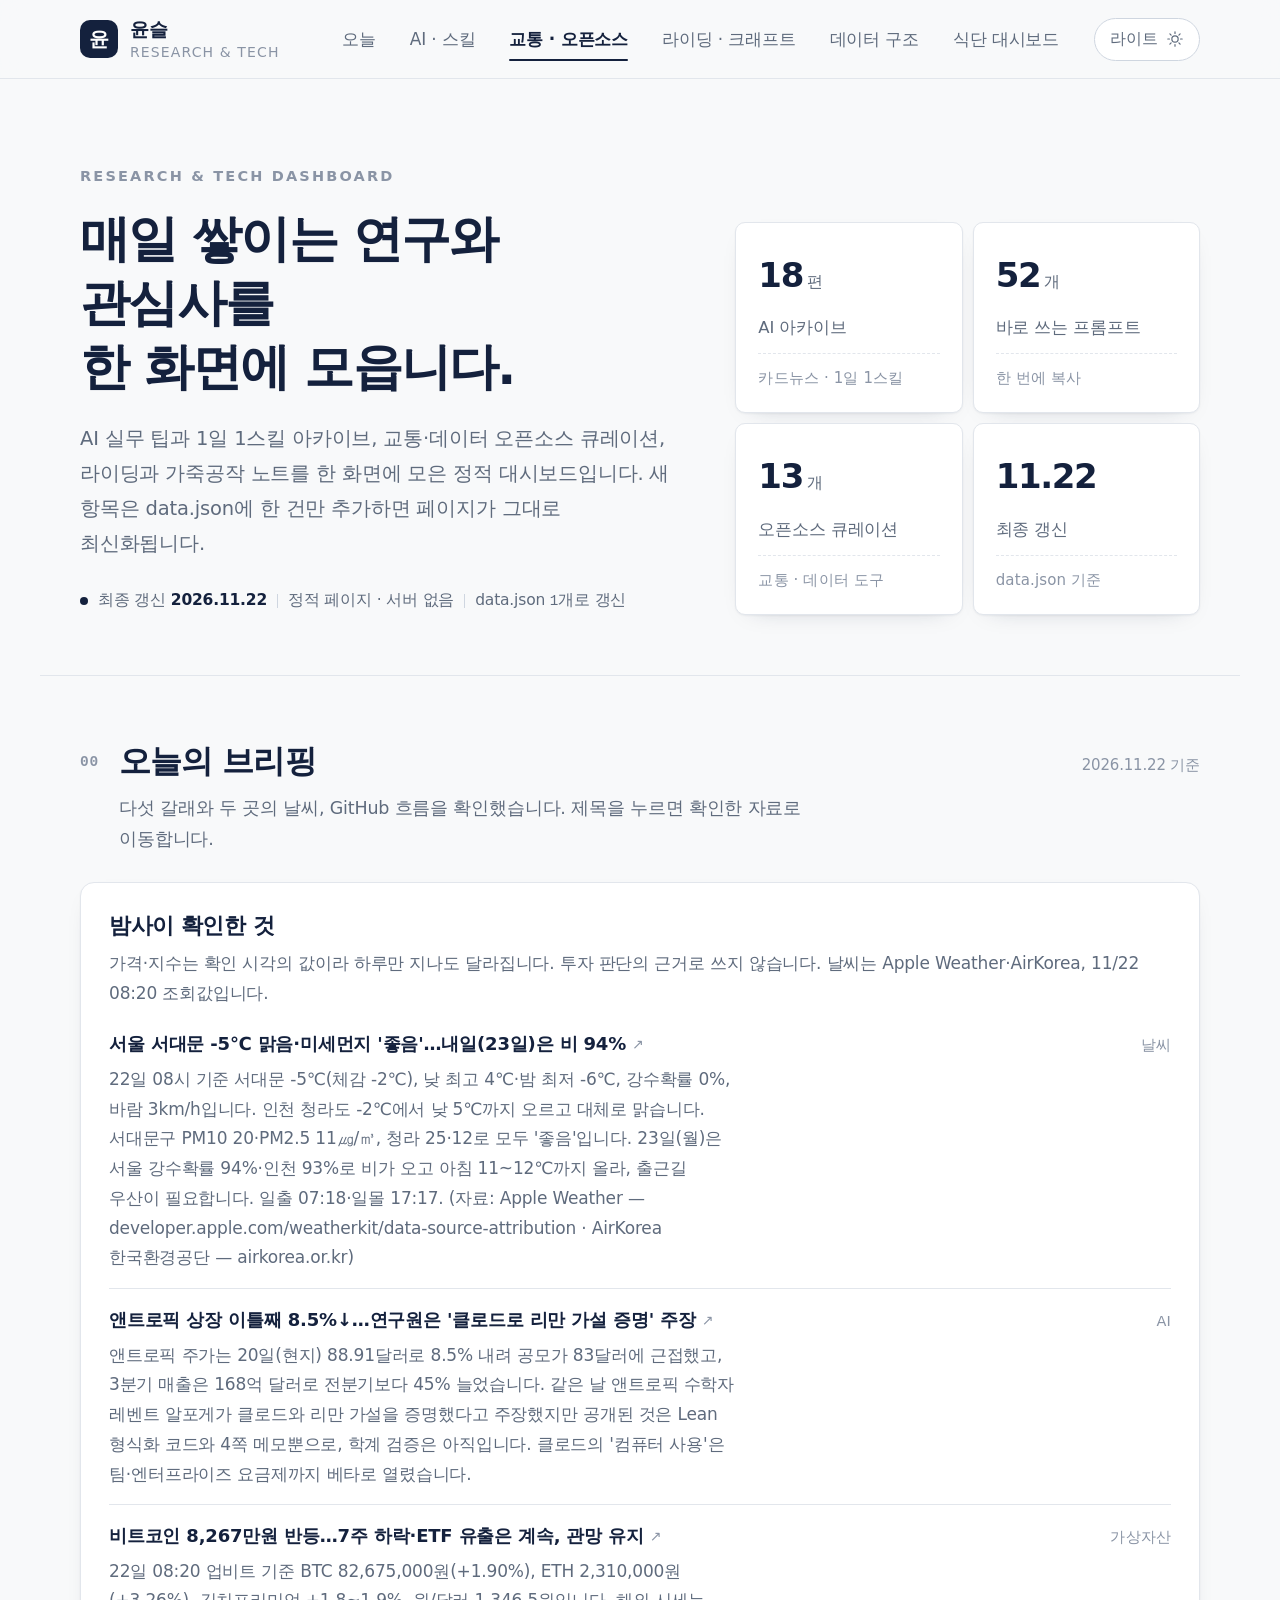
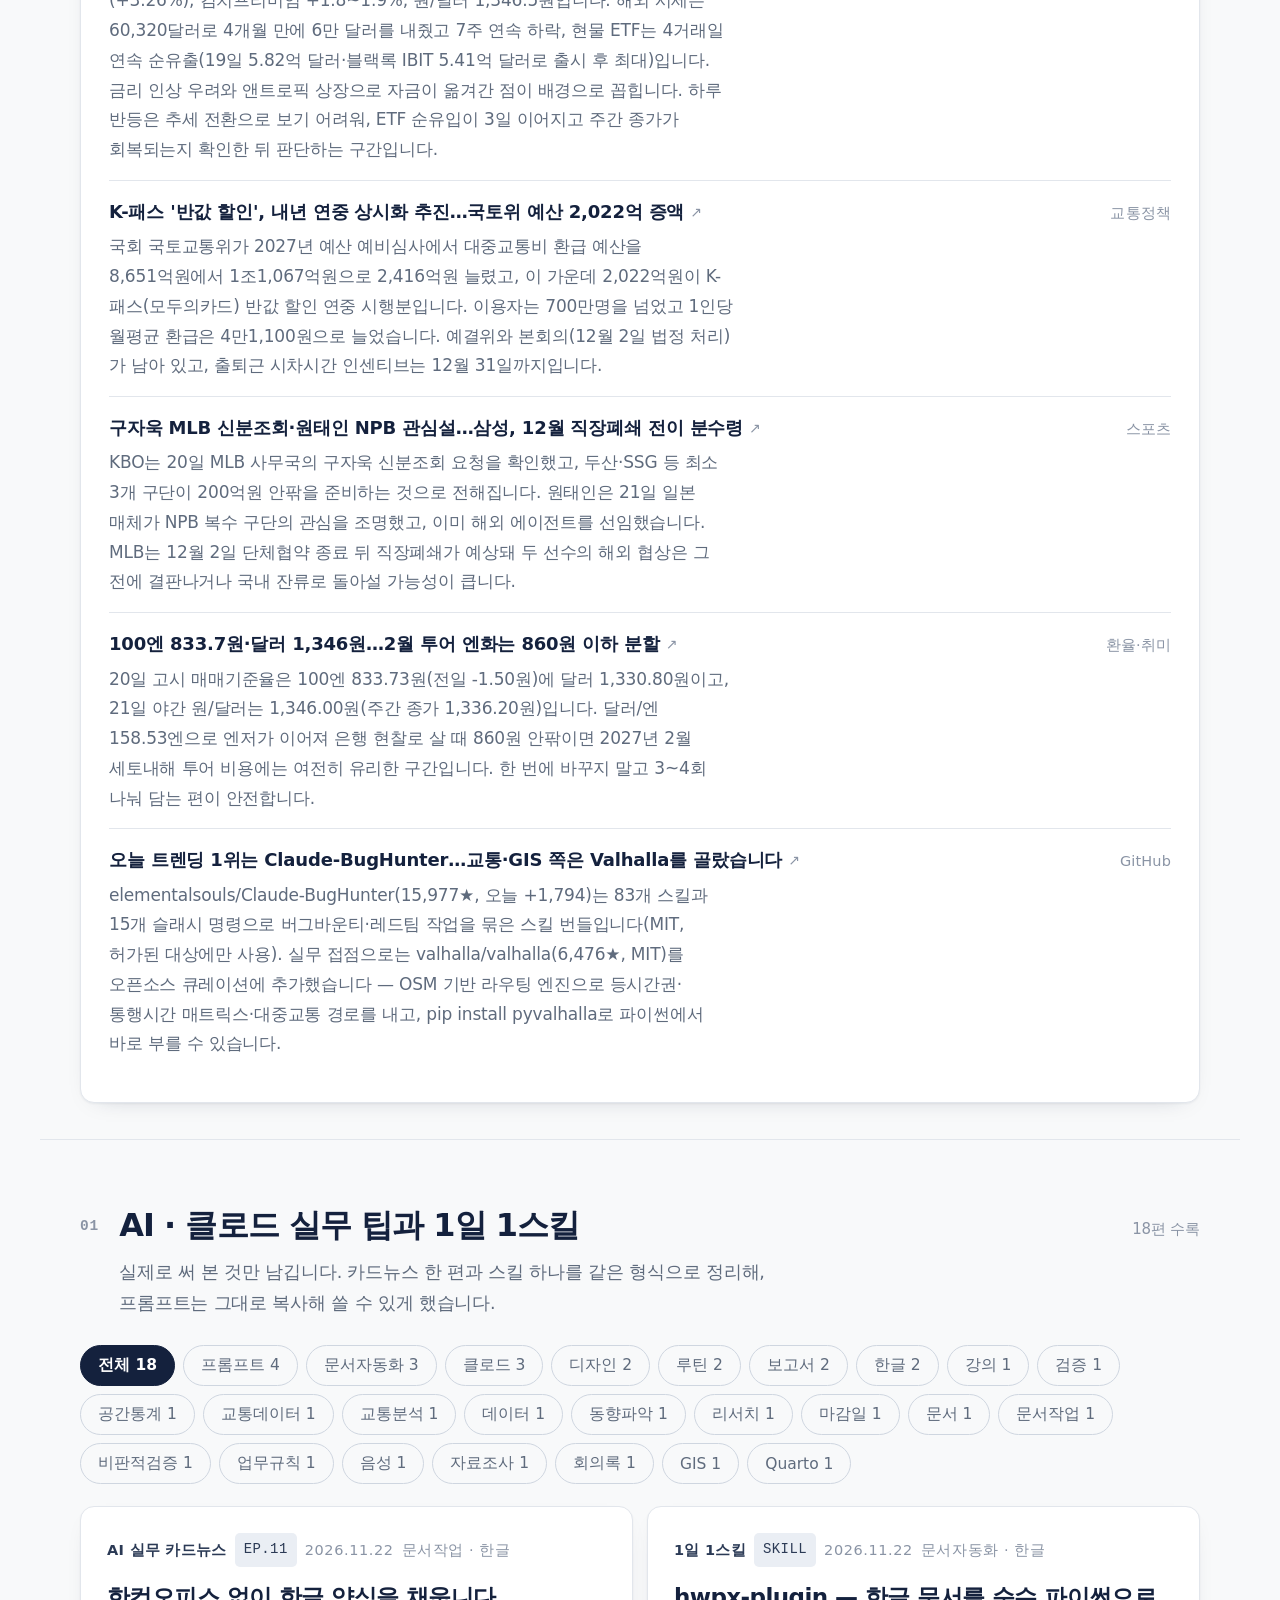
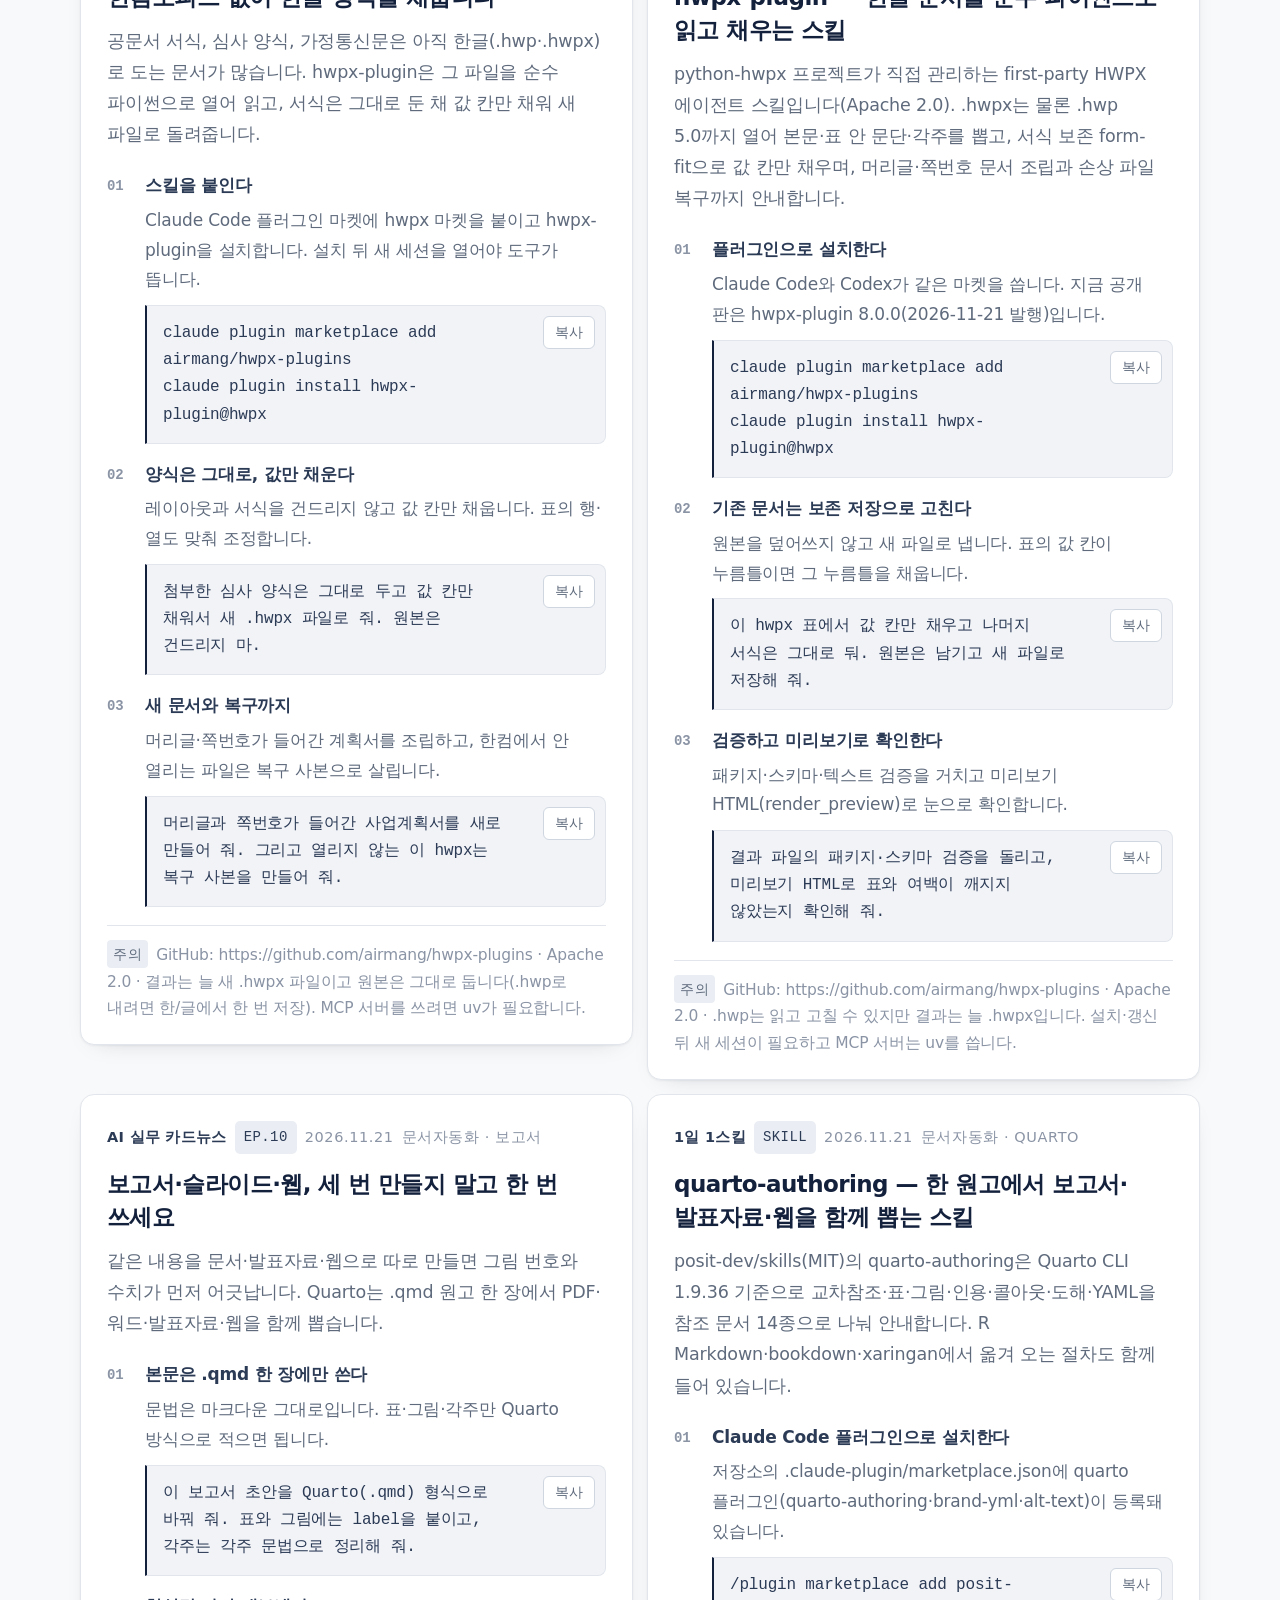
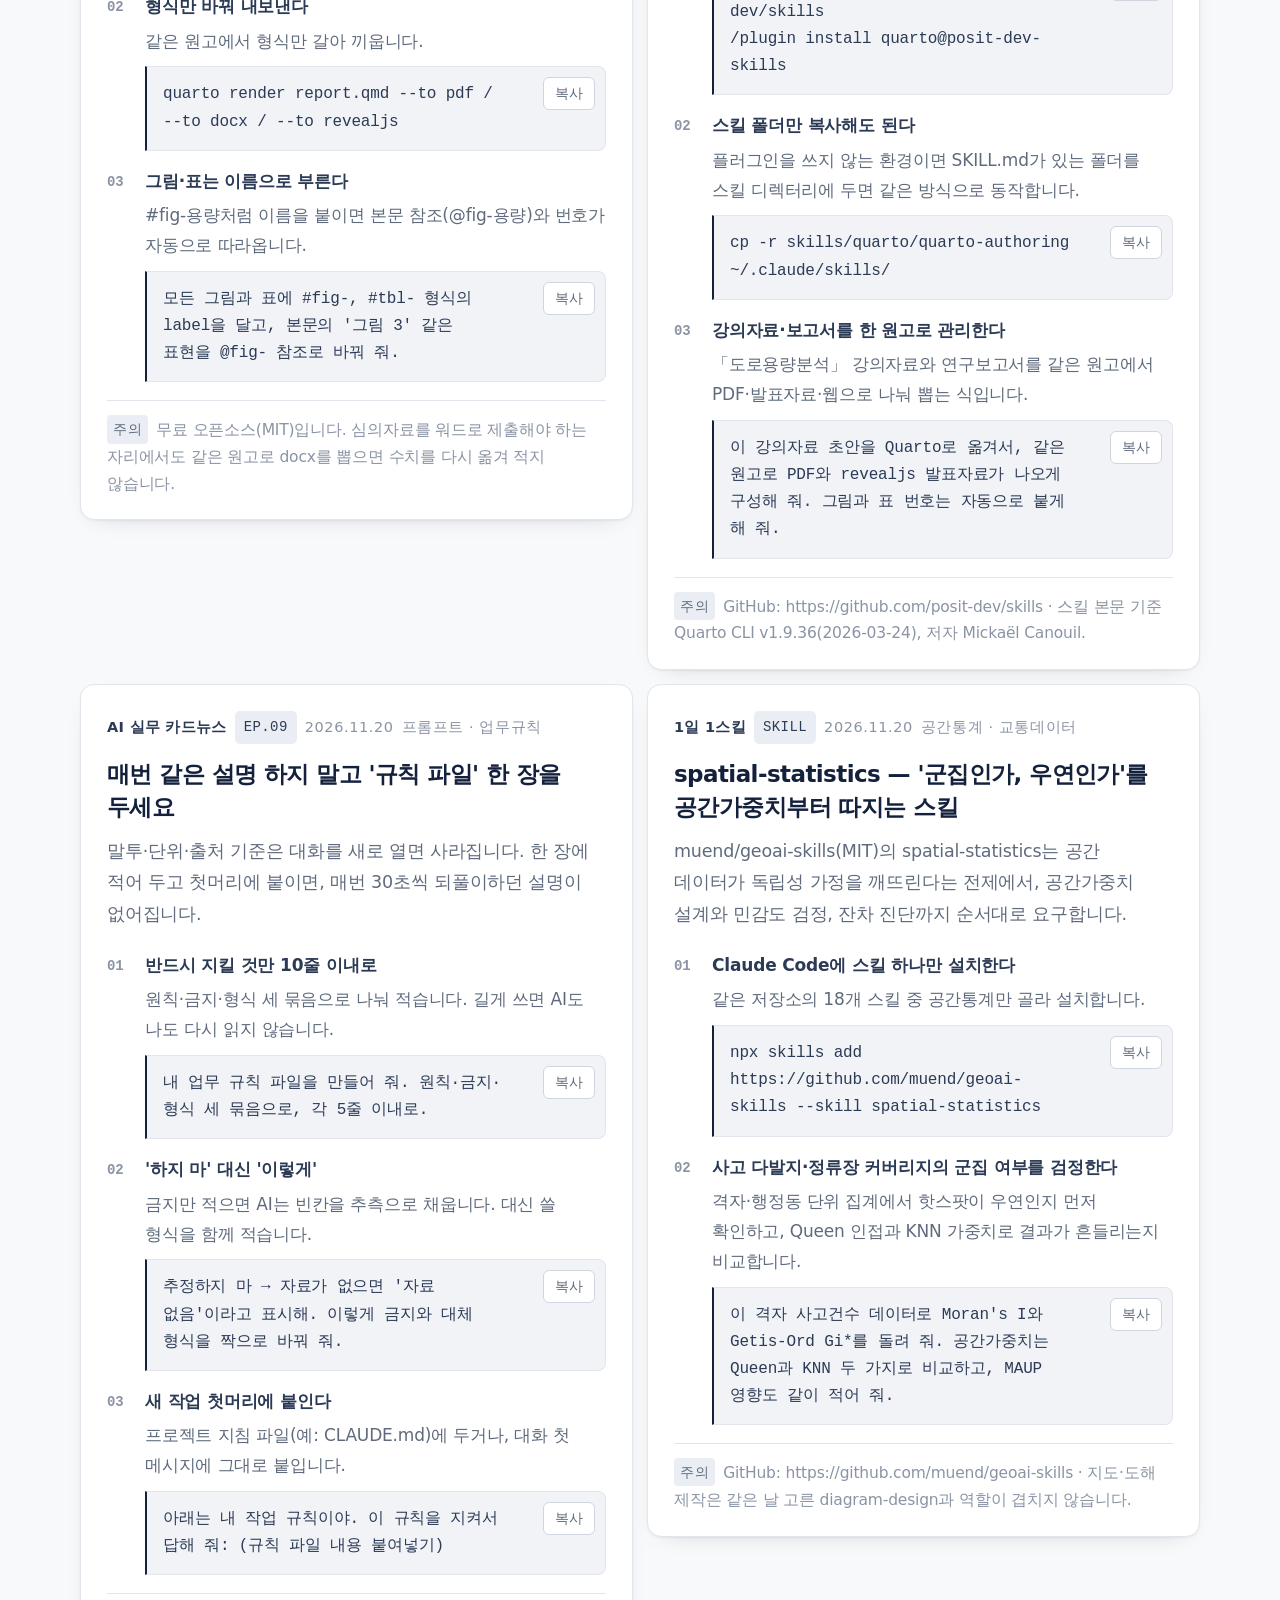
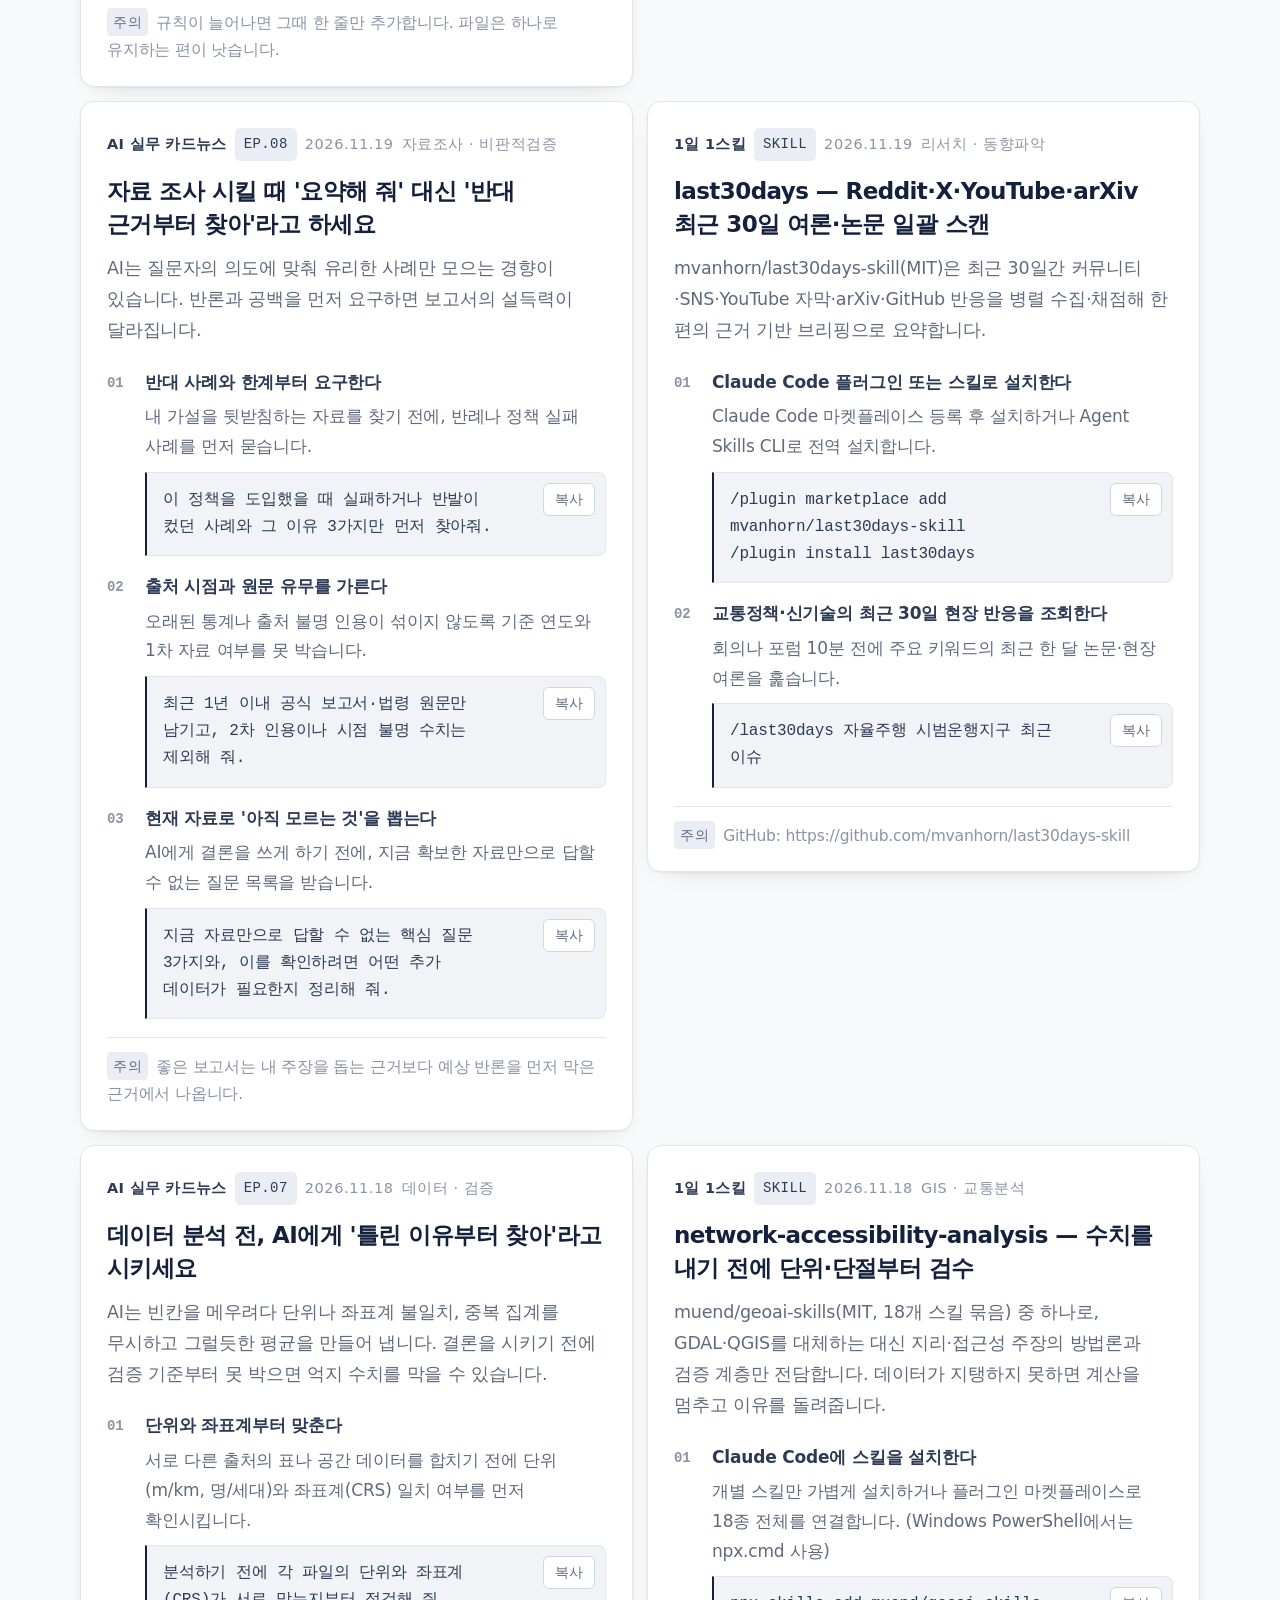
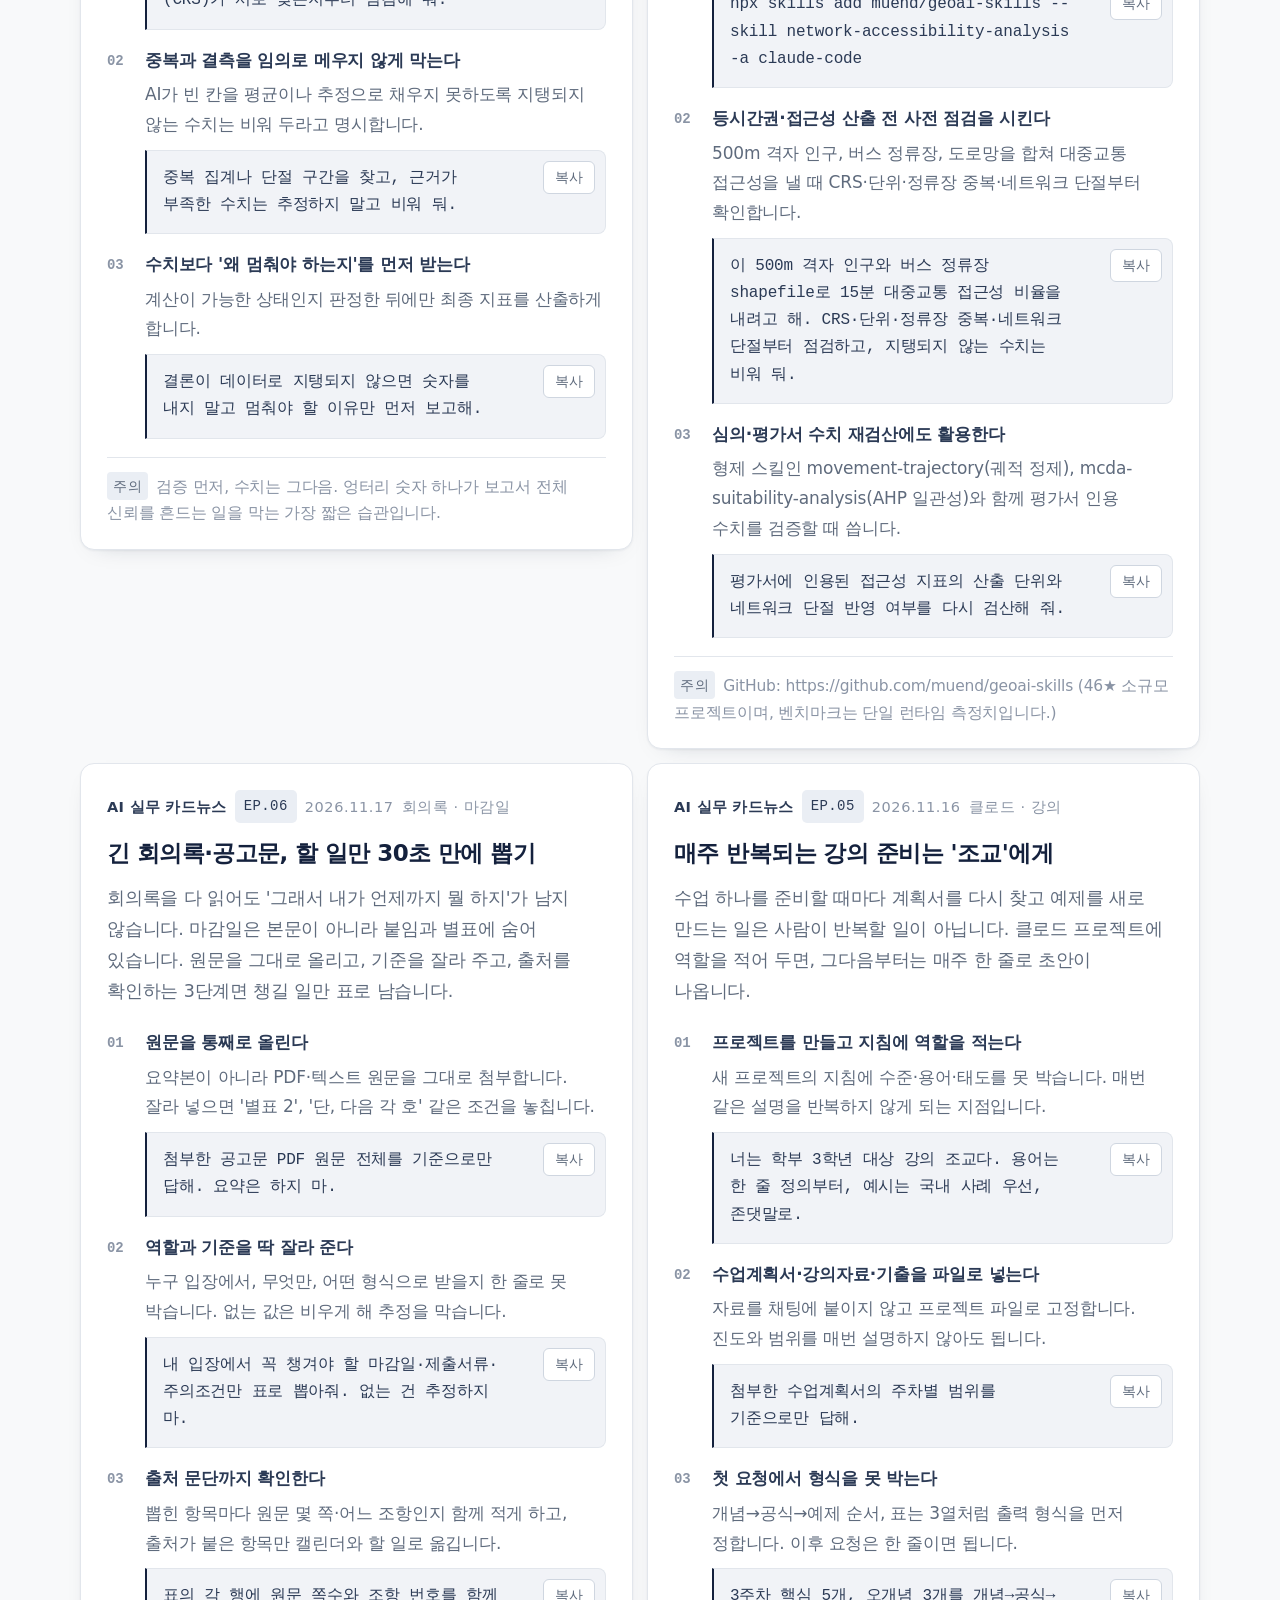
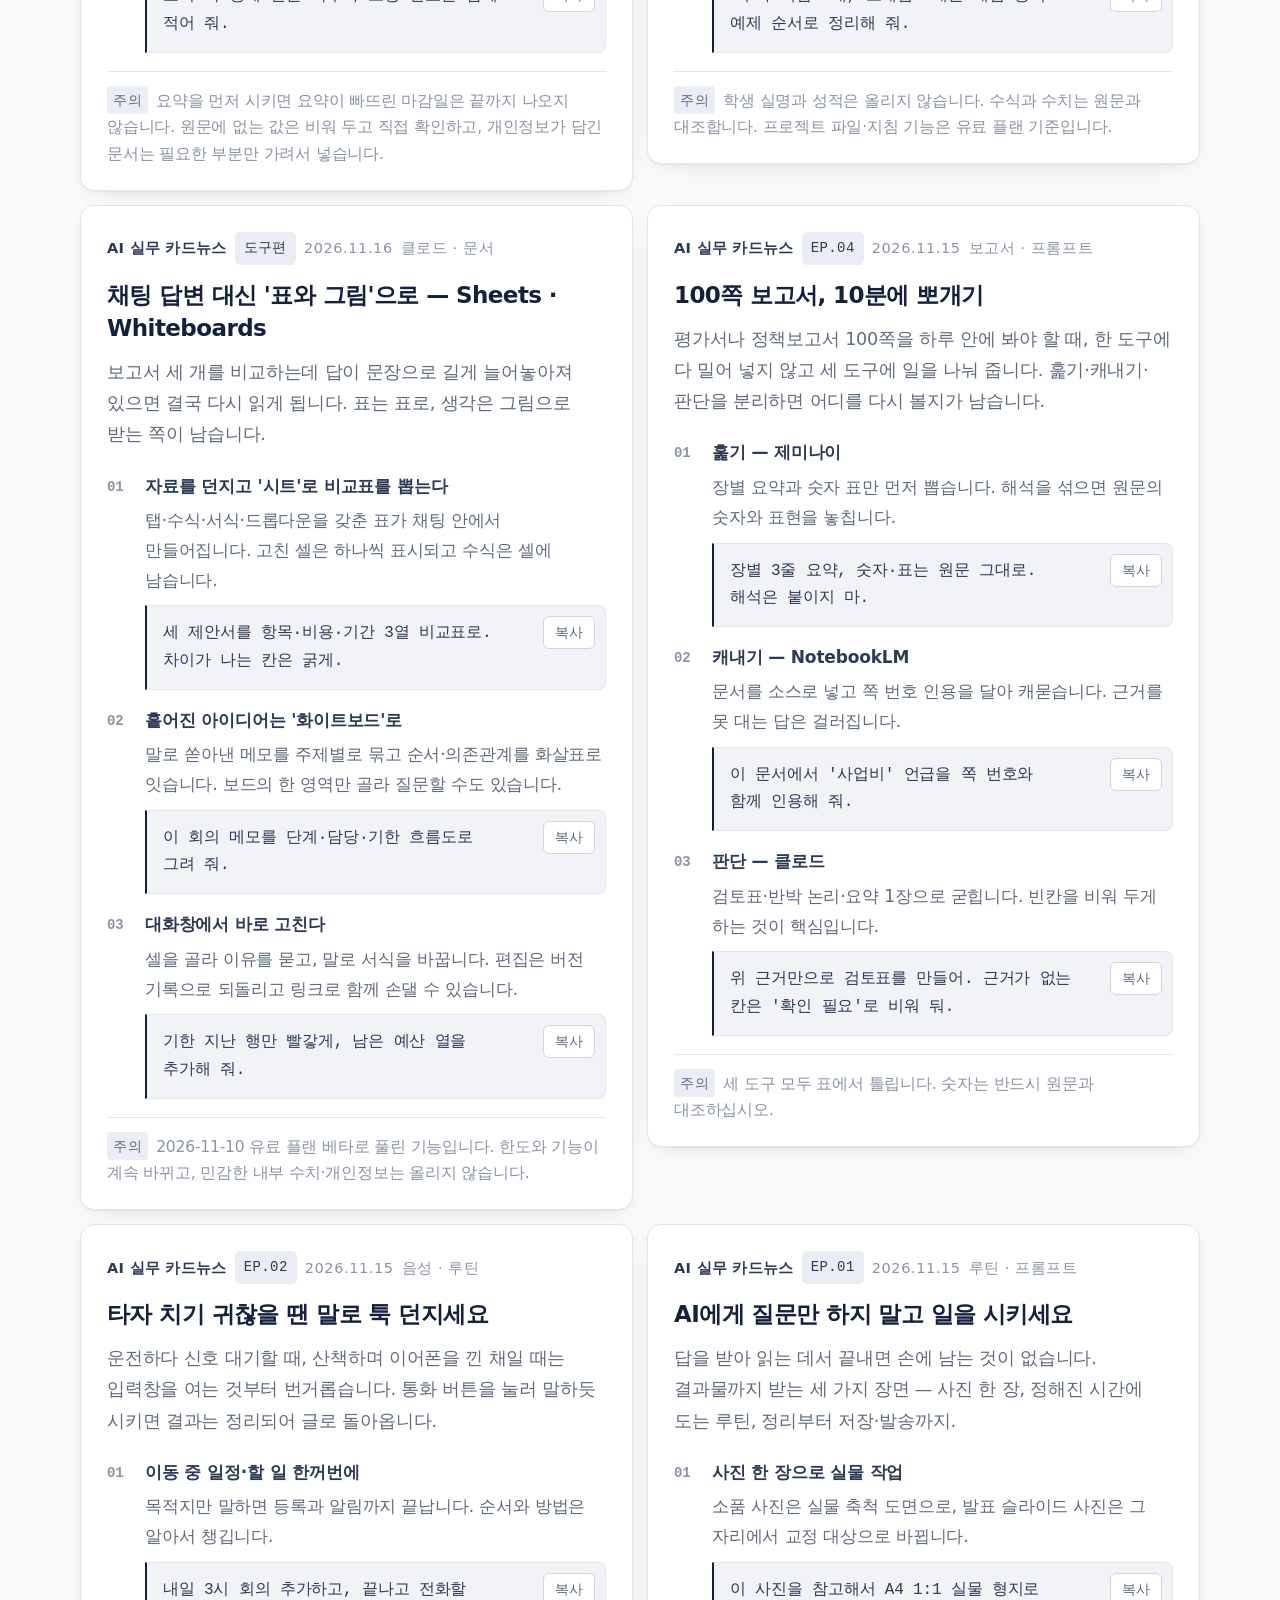
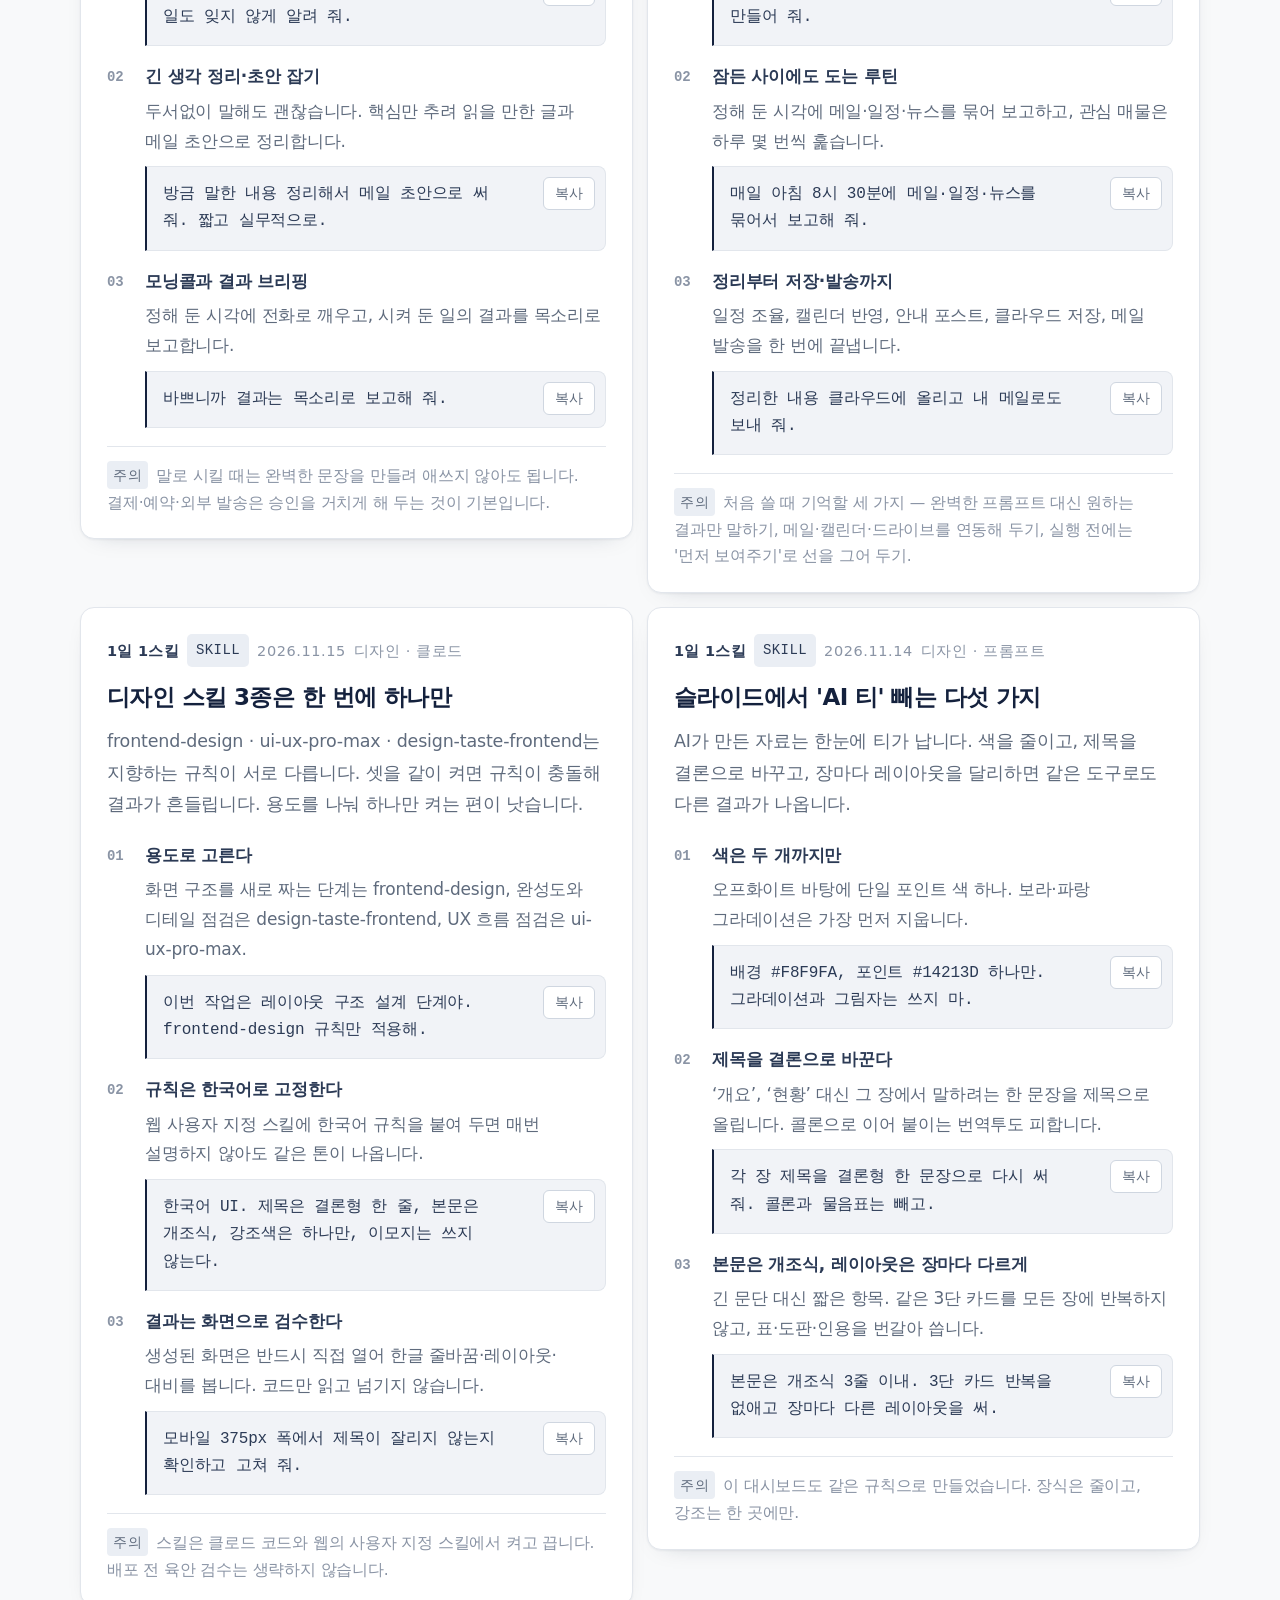
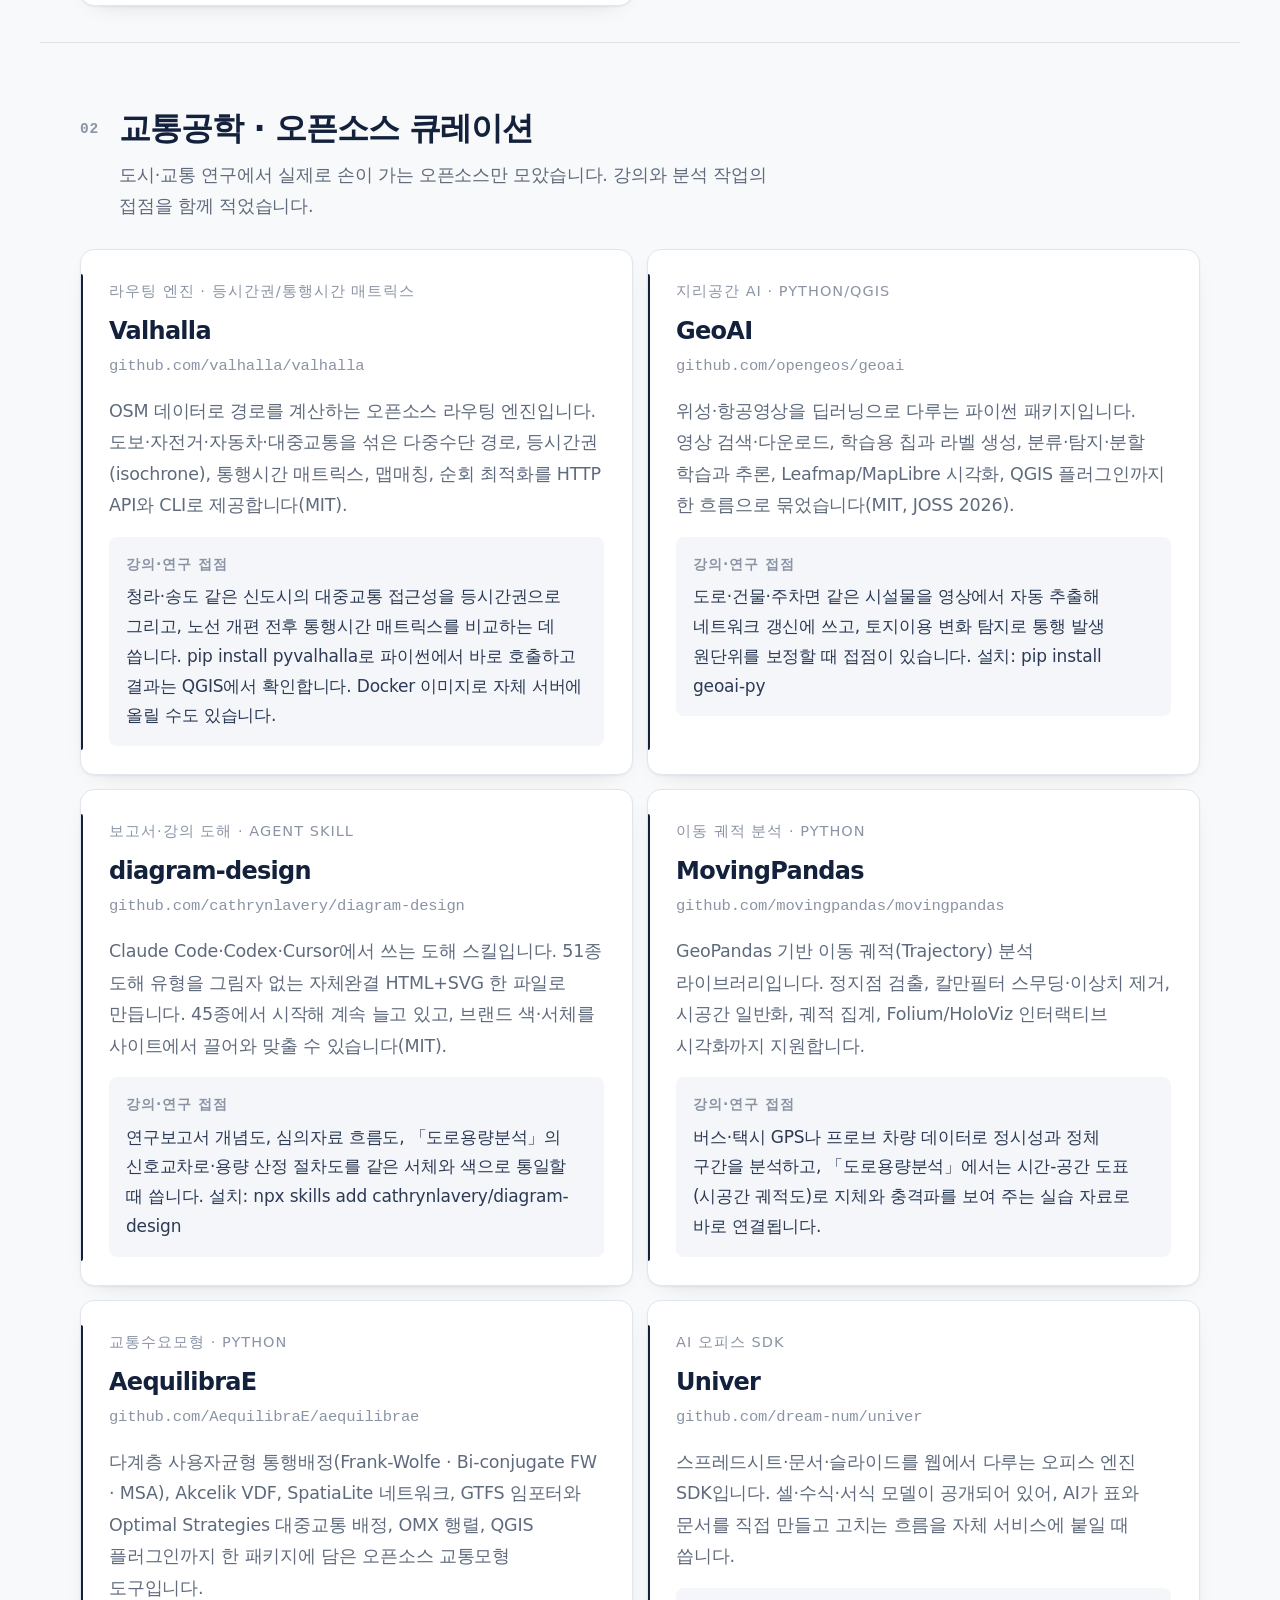
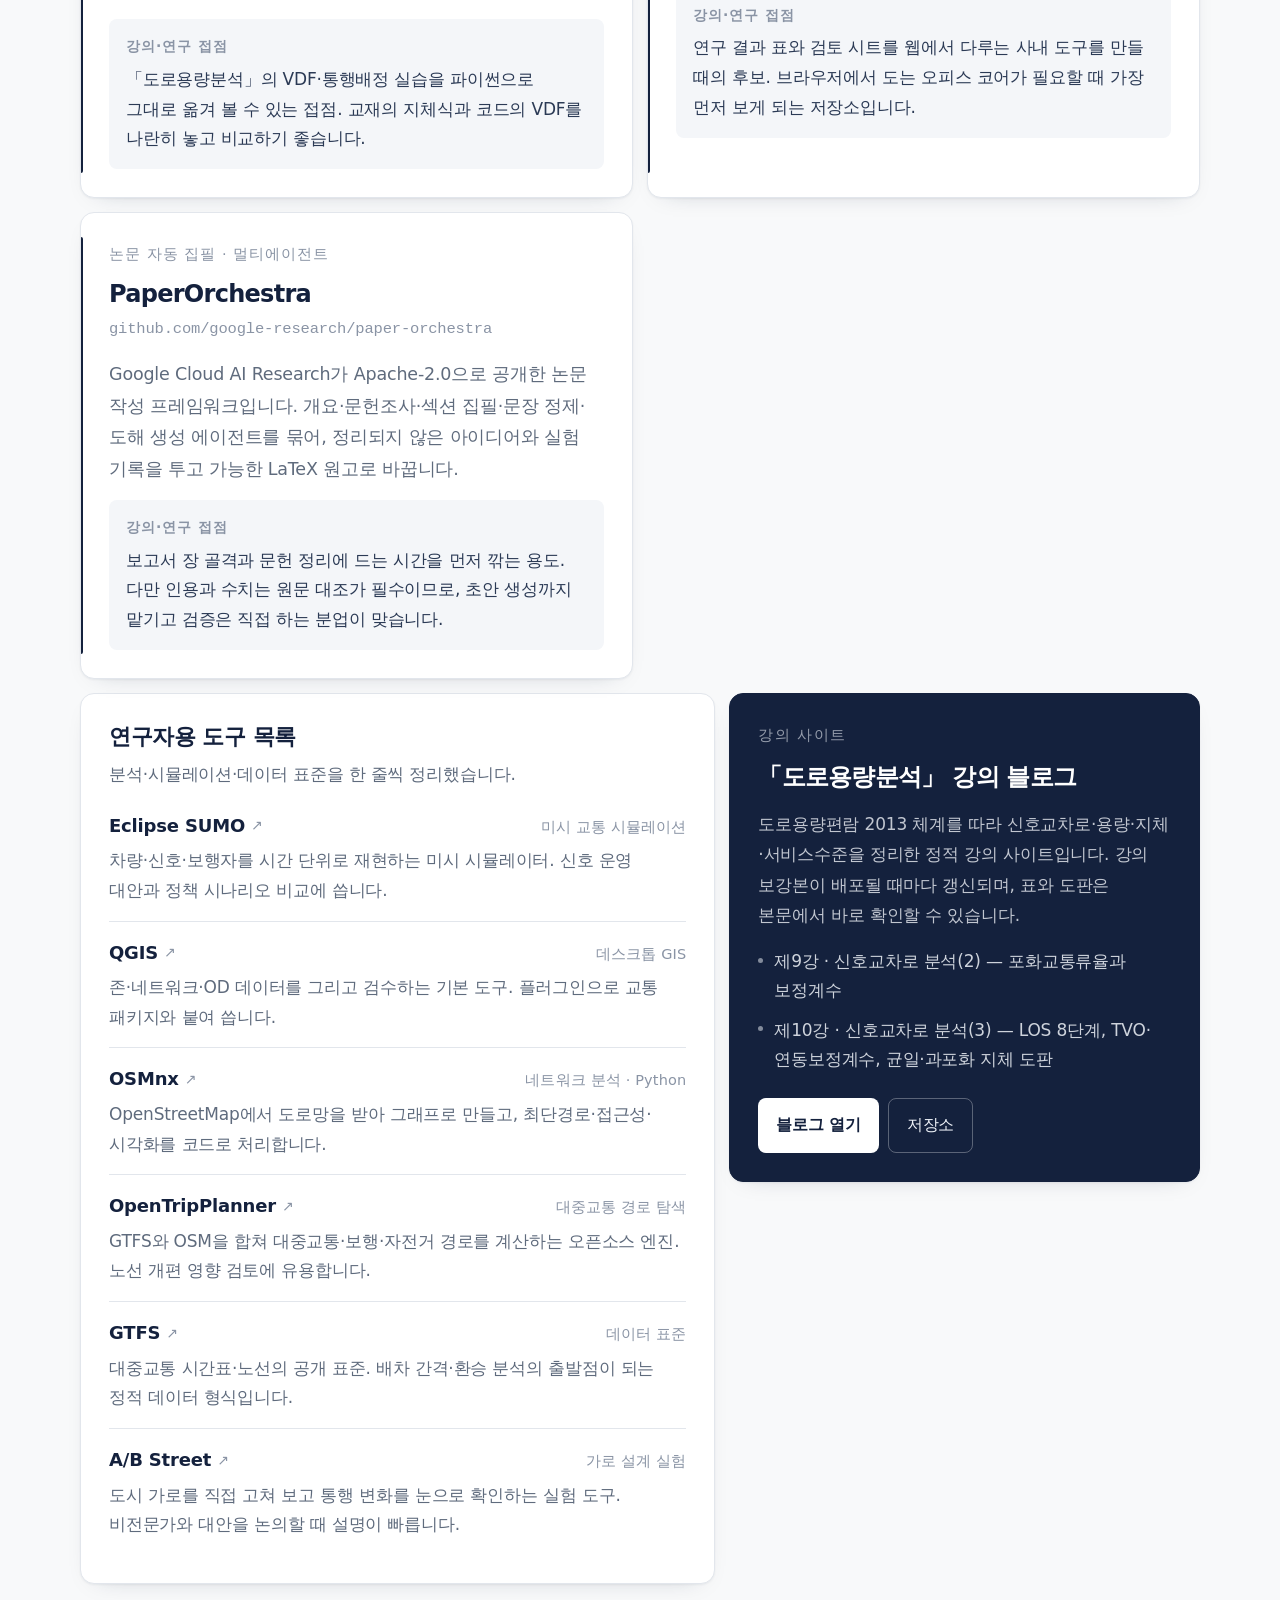
==== index.html @ c97f40ef "대시보드 전반 글자 크기 상향: 본문 18px(모바일 18.5px), 박스 제목 22~24px, 박스 내부 본문 17~17.5px, 배지·라벨 14~15px" ====
<!DOCTYPE html>
<html lang="ko" data-theme="light">
<head>
<meta charset="utf-8">
<meta name="viewport" content="width=device-width, initial-scale=1">
<title>윤슬 · Research &amp; Tech Dashboard</title>
<meta name="description" content="AI 실무 팁과 1일 1스킬 아카이브, 교통·데이터 오픈소스 큐레이션, 라이딩과 가죽공작 노트를 한 화면에 모은 정적 대시보드.">
<meta name="color-scheme" content="light dark">
<meta name="theme-color" content="#F8F9FA" media="(prefers-color-scheme: light)">
<meta name="theme-color" content="#0E1626" media="(prefers-color-scheme: dark)">
<meta property="og:type" content="website">
<meta property="og:title" content="윤슬 · Research &amp; Tech Dashboard">
<meta property="og:description" content="교통계획 연구 · AI 실무 · 라이딩과 크래프트 노트 아카이브">
<link rel="icon" href="data:image/svg+xml,%3Csvg xmlns='http://www.w3.org/2000/svg' viewBox='0 0 64 64'%3E%3Crect width='64' height='64' rx='12' fill='%2314213D'/%3E%3Ctext x='32' y='44' font-family='sans-serif' font-size='34' fill='%23F8F9FA' text-anchor='middle'%3E%EC%9C%A4%3C/text%3E%3C/svg%3E">
<link rel="stylesheet" href="style.css?v=20261122d">
<script src="app.js?v=20261117a" defer></script>
</head>
<body>
<a class="skip" href="#main">본문으로 건너뛰기</a>

<header class="topbar" id="top">
  <div class="wrap topbar__inner">
    <a class="brand" href="#top" aria-label="맨 위로">
      <span class="brand__mark" aria-hidden="true">윤</span>
      <span class="brand__text">
        <strong>윤슬</strong>
        <span>Research &amp; Tech</span>
      </span>
    </a>

    <nav class="nav" aria-label="섹션 이동">
      <a href="#brief">오늘</a>
      <a href="#ai">AI · 스킬</a>
      <a href="#transport">교통 · 오픈소스</a>
      <a href="#hobby">라이딩 · 크래프트</a>
      <a href="#pipeline">데이터 구조</a>
      <a href="diet/">식단 대시보드</a>
    </nav>

    <button class="theme" id="themeToggle" type="button" aria-pressed="false">
      <span class="theme__label" id="themeLabel">라이트</span>
      <svg class="theme__icon theme__icon--sun" width="18" height="18" viewBox="0 0 24 24" fill="none" stroke="currentColor" stroke-width="1.6" stroke-linecap="round" aria-hidden="true">
        <circle cx="12" cy="12" r="4.2"></circle>
        <path d="M12 2.4v2.2M12 19.4v2.2M2.4 12h2.2M19.4 12h2.2M5.2 5.2l1.6 1.6M17.2 17.2l1.6 1.6M18.8 5.2l-1.6 1.6M6.8 17.2l-1.6 1.6"></path>
      </svg>
      <svg class="theme__icon theme__icon--moon" width="18" height="18" viewBox="0 0 24 24" fill="none" stroke="currentColor" stroke-width="1.6" stroke-linecap="round" stroke-linejoin="round" aria-hidden="true">
        <path d="M20 14.2A8.2 8.2 0 0 1 9.8 4a8.2 8.2 0 1 0 10.2 10.2Z"></path>
      </svg>
    </button>
  </div>
</header>

<main id="main">

  <section class="hero wrap" aria-labelledby="heroTitle">
    <div class="hero__text">
      <p class="eyebrow">Research &amp; Tech Dashboard</p>
      <h1 id="heroTitle">매일 쌓이는 연구와 관심사를<br>한 화면에 모읍니다.</h1>
      <p class="lead" id="siteDesc">AI 실무 팁과 스킬, 교통 오픈소스, 라이딩과 가죽공작 노트를 모은 정적 대시보드입니다.</p>
      <div class="hero__meta">
        <span class="pulse" aria-hidden="true"></span>
        <span>최종 갱신 <b id="updated">—</b></span>
        <span class="sep" aria-hidden="true"></span>
        <span>정적 페이지 · 서버 없음</span>
        <span class="sep" aria-hidden="true"></span>
        <span>data.json <span class="mono">1</span>개로 갱신</span>
      </div>
    </div>

    <div class="stats" id="stats" aria-label="아카이브 요약">
      <div class="stat stat--skeleton"></div>
      <div class="stat stat--skeleton"></div>
      <div class="stat stat--skeleton"></div>
      <div class="stat stat--skeleton"></div>
    </div>
  </section>

  <section class="section wrap" id="brief" aria-labelledby="briefTitle">
    <div class="sec-head">
      <p class="sec-num" aria-hidden="true">00</p>
      <div class="sec-head__body">
        <h2 id="briefTitle">오늘의 브리핑</h2>
        <p class="sec-lead" id="briefLead">매일 아침 확인한 다섯 갈래와 오늘의 GitHub 흐름입니다.</p>
      </div>
      <p class="sec-count" id="briefDate"></p>
    </div>

    <div class="panel">
      <div class="panel__head">
        <h3>밤사이 확인한 것</h3>
        <p id="briefNote">수치는 확인 시각 기준입니다. 하루가 지나면 달라집니다.</p>
      </div>
      <ul class="toollist" id="briefList"></ul>
    </div>
  </section>

  <section class="section wrap" id="ai" aria-labelledby="aiTitle">
    <div class="sec-head">
      <p class="sec-num" aria-hidden="true">01</p>
      <div class="sec-head__body">
        <h2 id="aiTitle">AI · 클로드 실무 팁과 1일 1스킬</h2>
        <p class="sec-lead" id="aiLead">실제로 써 본 것만 남깁니다.</p>
      </div>
      <p class="sec-count" id="aiCount" aria-live="polite"></p>
    </div>

    <div class="chips" id="aiChips" role="group" aria-label="AI 아카이브 필터">
      <button class="chip is-active" type="button" data-filter="all" aria-pressed="true">전체</button>
    </div>

    <div class="cards" id="aiList"></div>
  </section>

  <section class="section wrap" id="transport" aria-labelledby="transportTitle">
    <div class="sec-head">
      <p class="sec-num" aria-hidden="true">02</p>
      <div class="sec-head__body">
        <h2 id="transportTitle">교통공학 · 오픈소스 큐레이션</h2>
        <p class="sec-lead" id="transportLead">연구와 강의에서 실제로 손이 가는 도구만 모았습니다.</p>
      </div>
    </div>

    <div class="featured" id="featured"></div>

    <div class="split">
      <div class="panel">
        <div class="panel__head">
          <h3>연구자용 도구 목록</h3>
          <p>분석·시뮬레이션·데이터 표준을 한 줄씩 정리했습니다.</p>
        </div>
        <ul class="toollist" id="tools"></ul>
      </div>

      <aside class="panel panel--course" id="course" aria-labelledby="courseTitle"></aside>
    </div>
  </section>

  <section class="section wrap" id="hobby" aria-labelledby="hobbyTitle">
    <div class="sec-head">
      <p class="sec-num" aria-hidden="true">03</p>
      <div class="sec-head__body">
        <h2 id="hobbyTitle">라이딩 &amp; 크래프트 노트</h2>
        <p class="sec-lead" id="hobbyLead">자전거와 가죽. 매번 다시 찾게 되는 기준만 적어 두었습니다.</p>
      </div>
    </div>

    <div class="hobby">
      <article class="panel panel--ride" id="riding" aria-labelledby="ridingTitle"></article>
      <div class="hobby__side">
        <article class="panel panel--craft" id="craft" aria-labelledby="craftTitle"></article>
        <article class="panel panel--brompton" id="brompton" aria-labelledby="bromptonTitle"></article>
      </div>
    </div>
  </section>

  <section class="section wrap" id="pipeline" aria-labelledby="pipelineTitle">
    <div class="sec-head">
      <p class="sec-num" aria-hidden="true">04</p>
      <div class="sec-head__body">
        <h2 id="pipelineTitle">아침 브리핑 연동 구조</h2>
        <p class="sec-lead" id="pipelineLead">빌드 도구도 서버도 쓰지 않습니다. 정적 HTML이 data.json을 읽어 그립니다.</p>
      </div>
    </div>

    <div class="flow" id="flow"></div>

    <div class="split split--wide">
      <div class="panel">
        <div class="panel__head">
          <h3>data.json 필드</h3>
          <p>항목을 추가할 때 확인하는 키만 추렸습니다.</p>
        </div>
        <div class="tablewrap">
          <table class="fields">
            <caption class="sr-only">data.json 주요 필드 설명</caption>
            <thead>
              <tr><th scope="col">키</th><th scope="col">형식</th><th scope="col">설명</th></tr>
            </thead>
            <tbody id="fieldRows"></tbody>
          </table>
        </div>
      </div>

      <div class="panel panel--code">
        <div class="panel__head panel__head--row">
          <div>
            <h3>새 항목 한 건</h3>
            <p>배열 맨 앞에 붙이고 <span class="mono">site.updated</span>를 고칩니다.</p>
          </div>
          <button class="copy" type="button" data-copy-target="snippet" aria-label="예시 JSON 복사">복사</button>
        </div>
        <pre class="code"><code id="snippet"></code></pre>
      </div>
    </div>

    <p class="privacy" id="privacyNote"></p>
  </section>

</main>

<footer class="footer">
  <div class="wrap footer__inner">
    <p><strong>윤슬 · Research &amp; Tech Dashboard</strong><br>
    <span class="muted">정적 페이지 · GitHub Pages · 공개 가능한 정보만 수록</span></p>
    <p class="muted footer__meta">
      <span>갱신 <span id="footerUpdated">—</span></span>
      <a id="repoLink" href="https://github.com/sheokchongsoo-bot/yoonseul-research-dashboard" rel="noopener">저장소</a>
    </p>
  </div>
</footer>

<noscript>
  <p class="noscript">이 페이지는 data.json을 읽어 내용을 그립니다. JavaScript를 켜면 아카이브가 표시됩니다.</p>
</noscript>
</body>
</html>
---- style.css ----
/* ============================================================
   윤슬 · Research & Tech Dashboard
   정적 스타일시트 — 외부 요청 없음
   2026-11-22: 본문·박스 내부 글자 크기 전면 상향 (가독성 개선)
   ============================================================ */

:root {
  --bg: #f8f9fa;
  --bg-alt: #f1f3f6;
  --surface: #ffffff;
  --surface-2: #f4f6f9;
  --ink: #14213d;
  --ink-2: #2b3a55;
  --muted: #5f6b7d;
  --faint: #8a94a5;
  --line: #e2e6ec;
  --line-strong: #cfd6e0;
  --accent: #14213d;
  --accent-ink: #ffffff;
  --accent-soft: #eaeef4;
  --code-bg: #f1f3f7;
  --shadow: 0 1px 2px rgba(20, 33, 61, .05), 0 8px 24px -18px rgba(20, 33, 61, .35);
  --shadow-lift: 0 2px 4px rgba(20, 33, 61, .06), 0 18px 40px -24px rgba(20, 33, 61, .45);
  --radius: 14px;
  --radius-sm: 10px;
  --wrap: 1200px;
  --font: "Pretendard Variable", Pretendard, -apple-system, BlinkMacSystemFont,
          "Apple SD Gothic Neo", "Malgun Gothic", "Noto Sans KR", system-ui, sans-serif;
  --mono: "SFMono-Regular", ui-monospace, Menlo, Consolas, "Liberation Mono", monospace;
}

[data-theme="dark"] {
  --bg: #0e1626;
  --bg-alt: #101a2b;
  --surface: #16202f;
  --surface-2: #1b2637;
  --ink: #e9edf4;
  --ink-2: #d3dae6;
  --muted: #9daabd;
  --faint: #7c899d;
  --line: #26334a;
  --line-strong: #35445f;
  --accent: #dbe4f2;
  --accent-ink: #0e1626;
  --accent-soft: #1e2b3f;
  --code-bg: #121c2c;
  --shadow: 0 1px 2px rgba(0, 0, 0, .3), 0 10px 30px -20px rgba(0, 0, 0, .8);
  --shadow-lift: 0 2px 6px rgba(0, 0, 0, .35), 0 22px 44px -26px rgba(0, 0, 0, .9);
}

* { box-sizing: border-box; }

html {
  scroll-behavior: smooth;
  scroll-padding-top: 100px;
  -webkit-text-size-adjust: 100%;
}

body {
  margin: 0;
  background: var(--bg);
  color: var(--ink);
  font-family: var(--font);
  font-size: 18px;
  line-height: 1.8;
  letter-spacing: -.01em;
  word-break: keep-all;
  -webkit-font-smoothing: antialiased;
  text-rendering: optimizeLegibility;
  transition: background-color .28s ease, color .28s ease;
}

a { color: inherit; }

h1, h2, h3, h4 { margin: 0; line-height: 1.34; letter-spacing: -.025em; font-weight: 700; }

p { margin: 0; }

ul, ol, dl, dd { margin: 0; padding: 0; }
ul { list-style: none; }

.mono { font-family: var(--mono); font-size: .92em; }

.sr-only {
  position: absolute; width: 1px; height: 1px;
  padding: 0; margin: -1px; overflow: hidden;
  clip: rect(0 0 0 0); white-space: nowrap; border: 0;
}

.skip {
  position: absolute; left: 16px; top: -64px;
  background: var(--accent); color: var(--accent-ink);
  padding: 11px 18px; border-radius: 0 0 8px 8px;
  text-decoration: none; font-size: 16px; z-index: 100;
  transition: top .18s ease;
}
.skip:focus { top: 0; }

.wrap {
  width: 100%;
  max-width: var(--wrap);
  margin: 0 auto;
  padding: 0 clamp(20px, 4vw, 40px);
}

/* ---------- top bar ---------- */

.topbar {
  position: sticky; top: 0; z-index: 40;
  background: var(--bg);
  background: color-mix(in srgb, var(--bg) 88%, transparent);
  border-bottom: 1px solid var(--line);
  backdrop-filter: saturate(150%) blur(12px);
  -webkit-backdrop-filter: saturate(150%) blur(12px);
}

.topbar__inner {
  display: flex; align-items: center; gap: 20px;
  min-height: 78px;
}

.brand {
  display: inline-flex; align-items: center; gap: 12px;
  text-decoration: none; margin-right: auto;
}

.brand__mark {
  display: grid; place-items: center;
  width: 38px; height: 38px; border-radius: 10px;
  background: var(--accent); color: var(--accent-ink);
  font-size: 20px; font-weight: 700; letter-spacing: 0;
}

.brand__text { display: flex; flex-direction: column; line-height: 1.2; }
.brand__text strong { font-size: 19px; letter-spacing: -.02em; }
.brand__text span {
  font-size: 14px; color: var(--faint);
  letter-spacing: .08em; text-transform: uppercase; margin-top: 3px;
}

.nav { display: flex; align-items: center; gap: 4px; }

.nav a {
  position: relative;
  padding: 10px 15px; border-radius: 8px;
  font-size: 17px; color: var(--muted);
  text-decoration: none; white-space: nowrap;
  transition: color .18s ease, background-color .18s ease;
}
.nav a:hover { color: var(--ink); background: var(--accent-soft); }
.nav a.is-current { color: var(--ink); font-weight: 600; }
.nav a.is-current::after {
  content: ""; position: absolute; left: 15px; right: 15px; bottom: 3px;
  height: 2px; background: var(--accent); border-radius: 2px;
}

.theme {
  display: inline-flex; align-items: center; gap: 8px;
  padding: 10px 15px; border-radius: 999px;
  border: 1px solid var(--line-strong); background: var(--surface);
  color: var(--muted); font-family: inherit; font-size: 15.5px;
  cursor: pointer; transition: color .18s ease, border-color .18s ease, background-color .18s ease;
}
.theme:hover { color: var(--ink); border-color: var(--ink); }
.theme__icon { display: block; }
.theme__icon--moon { display: none; }
[data-theme="dark"] .theme__icon--sun { display: none; }
[data-theme="dark"] .theme__icon--moon { display: block; }
.theme:focus-visible { outline: 2px solid var(--accent); outline-offset: 2px; }

/* ---------- hero ---------- */

.hero {
  display: grid;
  grid-template-columns: minmax(0, 1.12fr) minmax(0, .88fr);
  gap: clamp(28px, 5vw, 64px);
  align-items: end;
  padding-top: clamp(48px, 7vw, 84px);
  padding-bottom: clamp(36px, 5vw, 60px);
}

.eyebrow {
  font-size: 14.5px; font-weight: 600; letter-spacing: .15em;
  text-transform: uppercase; color: var(--faint); margin-bottom: 18px;
}

.hero h1 {
  font-size: clamp(32px, 4.8vw, 50px);
  font-weight: 700;
  line-height: 1.28;
  letter-spacing: -.035em;
  color: var(--ink);
}

.lead {
  margin-top: 22px;
  max-width: 52ch;
  color: var(--muted);
  font-size: clamp(18px, 1.6vw, 19.5px);
  line-height: 1.8;
}

.hero__meta {
  display: flex; flex-wrap: wrap; align-items: center; gap: 10px;
  margin-top: 26px; font-size: 15.5px; color: var(--muted);
}
.hero__meta b { color: var(--ink); font-weight: 600; font-variant-numeric: tabular-nums; }
.hero__meta .sep { width: 1px; height: 14px; background: var(--line-strong); }

.pulse {
  width: 8px; height: 8px; border-radius: 50%;
  background: var(--accent);
  box-shadow: 0 0 0 0 rgba(20, 33, 61, .35);
  animation: pulse 3.4s ease-out infinite;
}
@keyframes pulse {
  0% { box-shadow: 0 0 0 0 rgba(20, 33, 61, .3); }
  60% { box-shadow: 0 0 0 7px rgba(20, 33, 61, 0); }
  100% { box-shadow: 0 0 0 0 rgba(20, 33, 61, 0); }
}

.stats {
  display: grid; grid-template-columns: 1fr 1fr;
  gap: 10px;
}

.stat {
  background: var(--surface);
  border: 1px solid var(--line);
  border-radius: var(--radius-sm);
  padding: 22px 22px 20px;
  box-shadow: var(--shadow);
}
.stat--skeleton { min-height: 124px; background: var(--surface-2); border-style: dashed; }

.stat__value {
  display: flex; align-items: baseline; gap: 4px;
  font-size: 34px; font-weight: 700; letter-spacing: -.04em;
  color: var(--ink); font-variant-numeric: tabular-nums;
}
.stat__value small { font-size: 15.5px; font-weight: 500; color: var(--muted); letter-spacing: 0; }
.stat__label { margin-top: 7px; font-size: 16.5px; color: var(--muted); }
.stat__hint {
  margin-top: 11px; padding-top: 11px;
  border-top: 1px dashed var(--line);
  font-size: 15px; color: var(--faint); letter-spacing: .01em;
}

/* ---------- section frame ---------- */

.section {
  padding-top: clamp(40px, 5vw, 64px);
  padding-bottom: clamp(24px, 3vw, 36px);
  border-top: 1px solid var(--line);
}

.sec-head {
  display: grid;
  grid-template-columns: auto minmax(0, 1fr) auto;
  gap: 16px 20px;
  align-items: start;
  margin-bottom: 26px;
}

.sec-num {
  font-family: var(--mono);
  font-size: 14.5px; font-weight: 600;
  letter-spacing: .06em; color: var(--faint);
  padding-top: 9px;
}

.sec-head__body h2 {
  font-size: clamp(25px, 2.8vw, 32px);
  letter-spacing: -.03em;
}

.sec-lead {
  margin-top: 10px; max-width: 62ch;
  color: var(--muted); font-size: 17.5px; line-height: 1.78;
}

.sec-count {
  font-size: 15px; color: var(--faint);
  font-variant-numeric: tabular-nums; padding-top: 12px; white-space: nowrap;
}

/* ---------- chips ---------- */

.chips { display: flex; flex-wrap: wrap; gap: 8px; margin-bottom: 22px; }

.chip {
  padding: 9px 17px; border-radius: 999px;
  border: 1px solid var(--line-strong); background: transparent;
  color: var(--muted); font-family: inherit; font-size: 15.5px;
  cursor: pointer; transition: all .16s ease;
}
.chip:hover { color: var(--ink); border-color: var(--ink); }
.chip.is-active {
  background: var(--accent); border-color: var(--accent);
  color: var(--accent-ink); font-weight: 600;
}
.chip:focus-visible { outline: 2px solid var(--accent); outline-offset: 2px; }

/* ---------- AI cards ---------- */

.cards {
  display: grid;
  grid-template-columns: repeat(auto-fit, minmax(min(100%, 430px), 1fr));
  gap: 14px;
  align-items: start;
}

.card {
  display: flex; flex-direction: column;
  background: var(--surface);
  border: 1px solid var(--line);
  border-radius: var(--radius);
  padding: 26px 26px 22px;
  box-shadow: var(--shadow);
  transition: transform .2s ease, box-shadow .2s ease, border-color .2s ease;
}
.card:hover { transform: translateY(-2px); box-shadow: var(--shadow-lift); border-color: var(--line-strong); }
.card[hidden] { display: none; }

.card__meta {
  display: flex; flex-wrap: wrap; align-items: center; gap: 8px;
  font-size: 14.5px; letter-spacing: .04em; color: var(--faint);
  text-transform: uppercase; margin-bottom: 14px;
}
.card__series { color: var(--ink-2); font-weight: 600; letter-spacing: .02em; }
.card__ep {
  padding: 4px 9px; border-radius: 5px;
  background: var(--accent-soft); color: var(--ink-2);
  font-family: var(--mono); font-size: 14px; letter-spacing: .03em;
}

.card h3 {
  font-size: 23px; line-height: 1.44; letter-spacing: -.025em;
  margin-bottom: 12px;
}

.card__summary {
  font-size: 17.5px; line-height: 1.78; color: var(--muted);
  margin-bottom: 20px;
}

.steps { display: grid; gap: 15px; }

.step {
  display: grid;
  grid-template-columns: 26px minmax(0, 1fr);
  gap: 12px;
}
.step__num {
  font-family: var(--mono); font-size: 14px; font-weight: 600;
  color: var(--faint); padding-top: 4px;
}
.step__label {
  font-size: 17px; font-weight: 600; color: var(--ink-2);
  letter-spacing: -.01em;
}
.step__text {
  margin-top: 5px; font-size: 17px; line-height: 1.75; color: var(--muted);
}

.prompt {
  position: relative;
  margin-top: 10px;
  background: var(--code-bg);
  border: 1px solid var(--line);
  border-left: 2px solid var(--accent);
  border-radius: 0 8px 8px 0;
  padding: 14px 100px 14px 16px;
}
.prompt code {
  display: block;
  font-family: var(--mono);
  font-size: 16px; line-height: 1.7;
  color: var(--ink-2);
  white-space: pre-wrap;
  overflow-wrap: anywhere;
  word-break: keep-all;
}

.copy {
  display: inline-grid; place-items: center;
  border: 1px solid var(--line-strong);
  background: var(--surface);
  color: var(--muted);
  border-radius: 6px;
  padding: 5px 11px;
  font-family: inherit; font-size: 14px;
  line-height: 1.5;
  cursor: pointer;
  transition: all .16s ease;
}
.copy:hover { color: var(--ink); border-color: var(--ink); }
.copy:focus-visible { outline: 2px solid var(--accent); outline-offset: 2px; }
.copy.is-done { color: var(--accent-ink); background: var(--accent); border-color: var(--accent); }
.prompt .copy { position: absolute; top: 10px; right: 10px; }

.card__note {
  margin-top: 18px; padding-top: 14px;
  border-top: 1px solid var(--line);
  font-size: 15.5px; line-height: 1.72; color: var(--faint);
}
.card__note::before {
  content: "주의";
  display: inline-block; margin-right: 8px;
  padding: 2px 6px; border-radius: 4px;
  background: var(--accent-soft); color: var(--muted);
  font-size: 14px; letter-spacing: .04em; vertical-align: 1px;
}

.cards__empty {
  grid-column: 1 / -1;
  padding: 38px; text-align: center;
  border: 1px dashed var(--line-strong); border-radius: var(--radius);
  color: var(--muted); font-size: 17px;
}

/* ---------- transport ---------- */

.featured {
  display: grid; grid-template-columns: 1fr 1fr;
  gap: 14px; margin-bottom: 14px;
}

.feat {
  position: relative;
  display: flex; flex-direction: column;
  background: var(--surface);
  border: 1px solid var(--line);
  border-radius: var(--radius);
  padding: 28px;
  box-shadow: var(--shadow);
}
.feat::before {
  content: ""; position: absolute; left: 0; top: 24px; bottom: 24px;
  width: 2px; background: var(--accent); border-radius: 0 2px 2px 0;
}

.feat__tag {
  font-size: 14.5px; letter-spacing: .07em; text-transform: uppercase;
  color: var(--faint); margin-bottom: 11px;
}
.feat h3 { font-size: 24px; letter-spacing: -.03em; }
.feat h3 a { text-decoration: none; }
.feat h3 a:hover { text-decoration: underline; text-underline-offset: 4px; }
.feat__repo {
  font-family: var(--mono); font-size: 15.5px; color: var(--faint);
  margin-top: 6px;
  overflow-wrap: anywhere;
}
.feat__desc {
  margin-top: 15px; font-size: 17.5px; line-height: 1.8; color: var(--muted);
}
.feat__use {
  margin-top: 15px; padding: 15px 17px;
  background: var(--surface-2); border-radius: 8px;
  font-size: 17px; line-height: 1.75; color: var(--ink-2);
}
.feat__use strong {
  display: block; font-size: 14px; letter-spacing: .07em;
  text-transform: uppercase; color: var(--faint); margin-bottom: 6px; font-weight: 600;
}

.split {
  display: grid;
  grid-template-columns: minmax(0, 1.35fr) minmax(0, 1fr);
  gap: 14px; align-items: start;
}
.split > * { min-width: 0; }
.split--wide { grid-template-columns: minmax(0, 1.05fr) minmax(0, .95fr); }

.panel {
  background: var(--surface);
  border: 1px solid var(--line);
  border-radius: var(--radius);
  padding: 28px;
  box-shadow: var(--shadow);
  min-width: 0;
}

.panel__head { margin-bottom: 18px; }
.panel__head h3 { font-size: 22px; letter-spacing: -.02em; }
.panel__head p { margin-top: 8px; font-size: 17px; line-height: 1.78; color: var(--muted); }
.panel__head--row {
  display: flex; align-items: flex-start; justify-content: space-between; gap: 14px;
}

.toollist { display: grid; }

.toollist li {
  display: grid;
  grid-template-columns: minmax(0, 1fr) auto;
  gap: 4px 14px;
  padding: 15px 0;
  border-top: 1px solid var(--line);
}
.toollist li:first-child { border-top: 0; padding-top: 2px; }

.toollist a {
  font-size: 18px; font-weight: 600; color: var(--ink);
  text-decoration: none; letter-spacing: -.01em;
  display: inline-flex; align-items: center; gap: 6px;
  min-width: 0;
}
.toollist a:hover { text-decoration: underline; text-underline-offset: 3px; }
.toollist a::after {
  content: "↗"; font-size: 14px; color: var(--faint); font-weight: 400;
}
.toollist .kind {
  font-size: 14.5px; color: var(--faint);
  white-space: nowrap; padding-top: 4px;
  letter-spacing: .01em;
}
.toollist .desc {
  grid-column: 1 / -1;
  font-size: 17px; line-height: 1.75; color: var(--muted);
  max-width: 58ch;
}

/* course — navy anchor card */

.panel--course {
  background: var(--ink);
  border-color: var(--ink);
  color: #f2f5fa;
  display: flex; flex-direction: column;
}
[data-theme="dark"] .panel--course {
  background: var(--surface-2);
  border-color: var(--line-strong);
  color: var(--ink);
}

.panel--course .kicker {
  font-size: 14.5px; letter-spacing: .1em; text-transform: uppercase;
  color: rgba(242, 245, 250, .58); margin-bottom: 12px;
}
[data-theme="dark"] .panel--course .kicker { color: var(--faint); }

.panel--course h3 {
  font-size: 24px; line-height: 1.42; letter-spacing: -.03em;
  color: #ffffff;
}
[data-theme="dark"] .panel--course h3 { color: var(--ink); }

.panel--course .desc {
  margin-top: 15px; font-size: 17px; line-height: 1.78;
  color: rgba(242, 245, 250, .78);
}
[data-theme="dark"] .panel--course .desc { color: var(--muted); }

.panel--course .list {
  margin-top: 17px; display: grid; gap: 10px;
}
.panel--course .list li {
  position: relative; padding-left: 16px;
  font-size: 17px; line-height: 1.72;
  color: rgba(242, 245, 250, .84);
}
[data-theme="dark"] .panel--course .list li { color: var(--ink-2); }
.panel--course .list li::before {
  content: ""; position: absolute; left: 0; top: .64em;
  width: 5px; height: 5px; border-radius: 50%;
  background: rgba(242, 245, 250, .5);
}
[data-theme="dark"] .panel--course .list li::before { background: var(--faint); }

.panel--course .cta {
  margin-top: auto; padding-top: 24px;
  display: flex; flex-wrap: wrap; gap: 9px;
}
.panel--course .cta a {
  display: inline-flex; align-items: center; gap: 7px;
  padding: 12px 18px; border-radius: 8px;
  background: #ffffff; color: var(--ink);
  font-size: 16px; font-weight: 600; text-decoration: none;
  transition: transform .18s ease, background-color .18s ease;
}
.panel--course .cta a:hover { transform: translateY(-1px); }
.panel--course .cta a.ghost {
  background: transparent; color: #eef2f8;
  border: 1px solid rgba(255, 255, 255, .3); font-weight: 500;
}
[data-theme="dark"] .panel--course .cta a { background: var(--ink); color: var(--accent-ink); }
[data-theme="dark"] .panel--course .cta a.ghost {
  background: transparent; color: var(--ink); border-color: var(--line-strong);
}

/* ---------- hobby ---------- */

.hobby {
  display: grid; grid-template-columns: minmax(0, 1.08fr) minmax(0, .92fr);
  gap: 14px; align-items: start;
}

.hobby__side { display: grid; gap: 14px; }

.panel--ride h3, .panel--craft h3 { font-size: 23px; letter-spacing: -.03em; }
.panel--ride .lead-in, .panel--craft .lead-in {
  margin-top: 10px; font-size: 17px; color: var(--muted); line-height: 1.76;
}

.panel--brompton { padding: 24px 26px; }
.panel--brompton h3 { font-size: 21px; letter-spacing: -.02em; margin-bottom: 6px; }
.panel--brompton .subblock { margin-top: 0; padding-top: 0; border-top: 0; }
.panel--brompton .subblock h4 { display: none; }
.panel--brompton .links { margin-top: 15px; }

.facts { margin-top: 20px; }
.facts > div {
  display: grid;
  grid-template-columns: 112px minmax(0, 1fr);
  gap: 18px;
  padding: 12px 0;
  border-top: 1px solid var(--line);
}
.facts > div:first-child { border-top: 0; }
.facts dt {
  font-size: 15px; color: var(--faint);
  letter-spacing: .02em; padding-top: 2px;
}
.facts dd { font-size: 17px; line-height: 1.74; color: var(--ink-2); }

.subblock {
  margin-top: 24px; padding-top: 20px;
  border-top: 1px solid var(--line);
}
.subblock h4 {
  font-size: 19px; letter-spacing: -.015em; margin-bottom: 12px;
}
.subblock ul { display: grid; gap: 9px; }
.subblock li {
  position: relative; padding-left: 16px;
  font-size: 17px; line-height: 1.74; color: var(--muted);
}
.subblock li::before {
  content: ""; position: absolute; left: 0; top: .68em;
  width: 5px; height: 5px; border-radius: 50%;
  background: var(--line-strong);
}

.links {
  display: flex; flex-wrap: wrap; gap: 8px; margin-top: 18px;
}
.links a {
  display: inline-flex; align-items: center; gap: 6px;
  padding: 9px 14px; border-radius: 7px;
  border: 1px solid var(--line-strong);
  font-size: 15px; color: var(--muted); text-decoration: none;
  transition: all .16s ease;
}
.links a:hover { color: var(--ink); border-color: var(--ink); background: var(--surface-2); }
.links a::after { content: "↗"; font-size: 14px; color: var(--faint); }

.craft-block + .craft-block {
  margin-top: 22px; padding-top: 20px; border-top: 1px solid var(--line);
}
.craft-block:first-of-type { margin-top: 18px; }
.craft-block h4 {
  font-size: 19px; letter-spacing: .01em; color: var(--ink);
  margin-bottom: 5px; display: flex; align-items: center; gap: 8px;
}
.craft-block h4::before {
  content: ""; width: 14px; height: 2px; background: var(--accent); border-radius: 2px;
}
.craft-block ul { margin-top: 12px; display: grid; gap: 10px; }
.craft-block li {
  position: relative; padding-left: 17px;
  font-size: 17px; line-height: 1.76; color: var(--muted);
}
.craft-block li::before {
  content: "·"; position: absolute; left: 3px; top: -.02em;
  color: var(--faint); font-weight: 700;
}

/* ---------- pipeline ---------- */

.flow {
  display: grid; grid-template-columns: repeat(3, 1fr);
  gap: 12px; margin-bottom: 14px;
}
.flow__step {
  position: relative;
  background: var(--surface);
  border: 1px solid var(--line);
  border-radius: var(--radius);
  padding: 24px;
  box-shadow: var(--shadow);
  min-width: 0;
}
.flow__n {
  font-family: var(--mono); font-size: 14.5px; font-weight: 600;
  color: var(--faint); letter-spacing: .05em;
}
.flow__step h4 { margin-top: 10px; font-size: 20px; letter-spacing: -.02em; }
.flow__step p { margin-top: 9px; font-size: 17px; line-height: 1.75; color: var(--muted); }
.flow__step::after {
  content: "→"; position: absolute; right: -11px; top: 50%;
  transform: translateY(-50%);
  color: var(--line-strong); font-size: 17px; z-index: 1;
}
.flow__step:last-child::after { content: none; }

.tablewrap { overflow-x: auto; min-width: 0; }

.fields {
  width: 100%; border-collapse: collapse;
  font-size: 17px;
}
.fields th {
  text-align: left; font-size: 14.5px; letter-spacing: .06em;
  text-transform: uppercase; color: var(--faint); font-weight: 600;
  padding: 0 12px 11px 0; border-bottom: 1px solid var(--line-strong);
}
.fields td {
  padding: 13px 12px 13px 0;
  border-bottom: 1px solid var(--line);
  vertical-align: top;
  color: var(--muted); line-height: 1.7;
}
.fields tr:last-child td { border-bottom: 0; }
.fields td:first-child {
  font-family: var(--mono); font-size: 16px;
  color: var(--ink-2); white-space: nowrap;
}
.fields td:nth-child(2) {
  font-family: var(--mono); font-size: 16px;
  color: var(--faint); white-space: nowrap;
}

.panel--code { display: flex; flex-direction: column; min-width: 0; }
.code {
  margin: 0; flex: 1; min-width: 0;
  background: var(--code-bg);
  border: 1px solid var(--line);
  border-radius: 10px;
  padding: 18px;
  overflow-x: auto;
}
.code code {
  font-family: var(--mono);
  font-size: 16px; line-height: 1.8;
  color: var(--ink-2);
  white-space: pre;
}

.privacy {
  margin-top: 16px;
  padding: 16px 18px;
  border: 1px dashed var(--line-strong);
  border-radius: 10px;
  font-size: 16.5px; line-height: 1.74; color: var(--muted);
}
.privacy::before {
  content: "공개 원칙";
  display: inline-block; margin-right: 9px;
  font-size: 14px; letter-spacing: .06em; color: var(--faint);
  border-right: 1px solid var(--line-strong); padding-right: 10px;
}

/* ---------- footer ---------- */

.footer {
  margin-top: clamp(36px, 5vw, 56px);
  border-top: 1px solid var(--line);
  background: var(--bg-alt);
}
.footer__inner {
  display: flex; flex-wrap: wrap; align-items: flex-start;
  justify-content: space-between; gap: 18px;
  padding-top: 32px; padding-bottom: 36px;
  font-size: 16.5px; line-height: 1.76;
}
.footer strong { font-size: 17px; letter-spacing: -.01em; }
.muted { color: var(--muted); }
.footer__meta { display: flex; flex-wrap: wrap; gap: 14px; align-items: center; }
.footer__meta a {
  color: var(--muted); text-decoration: none;
  border-bottom: 1px solid var(--line-strong); padding-bottom: 1px;
}
.footer__meta a:hover { color: var(--ink); border-color: var(--ink); }

.noscript {
  max-width: var(--wrap); margin: 0 auto; padding: 20px 40px;
  color: var(--muted); font-size: 17px;
}

/* ---------- reveal ---------- */

.reveal { opacity: 0; transform: translateY(10px); }
.reveal.is-in {
  opacity: 1; transform: none;
  transition: opacity .5s ease, transform .5s ease;
}

/* ---------- responsive ---------- */

@media (max-width: 1080px) {
  .nav { display: none; }
}

@media (max-width: 900px) {
  .hero { grid-template-columns: 1fr; align-items: start; gap: 34px; }
  .hero__text { max-width: 40rem; }
  .stats { grid-template-columns: repeat(4, 1fr); }
  .featured { grid-template-columns: 1fr; }
  .split, .split--wide, .hobby { grid-template-columns: 1fr; }
  .flow { grid-template-columns: 1fr; }
  .flow__step::after {
    content: "↓"; right: auto; left: 50%; top: auto; bottom: -13px;
    transform: translateX(-50%);
  }
  .panel--course .cta { margin-top: 18px; }
}

@media (max-width: 640px) {
  html { scroll-padding-top: 86px; }
  body { font-size: 18.5px; line-height: 1.82; }
  .topbar__inner { min-height: 70px; gap: 12px; }
  .brand__mark { width: 36px; height: 36px; font-size: 19px; }
  .brand__text strong { font-size: 19px; }
  .brand__text span { display: none; }
  .theme__label { display: none; }
  .theme { padding: 11px; }

  .hero { gap: 30px; }
  .lead { font-size: 18.5px; }
  .hero__meta { font-size: 15.5px; }

  .stats { grid-template-columns: 1fr 1fr; }
  .stat { padding: 18px 17px 16px; }
  .stat__value { font-size: 30px; }
  .stat__value small { font-size: 15px; }
  .stat__label { font-size: 16.5px; }
  .stat__hint { font-size: 15px; }

  .sec-head { grid-template-columns: auto minmax(0, 1fr); gap: 12px; }
  .sec-count { grid-column: 2; padding-top: 0; }

  .cards { grid-template-columns: 1fr; }
  .card { padding: 22px 18px 19px; }
  .card h3 { font-size: 22px; }
  .card__summary { font-size: 18px; }
  .card__note { font-size: 15.5px; }

  .panel, .feat { padding: 24px 18px; }
  .facts > div { grid-template-columns: 100px minmax(0, 1fr); gap: 14px; }
  .facts dd { font-size: 17px; }
  .toollist li { grid-template-columns: 1fr; }
  .toollist .kind { padding-top: 0; }

  .prompt { padding: 14px 74px 14px 16px; }
  .prompt code { font-size: 15.5px; }
  .prompt .copy { padding: 5px 9px; font-size: 14px; }

  .fields { font-size: 16.5px; }
  .fields td:first-child, .fields td:nth-child(2) { white-space: normal; }
  .fields td:first-child { font-size: 16px; }
  .fields td:nth-child(2) { font-size: 15px; }

  .footer__inner { flex-direction: column; gap: 14px; }
}

@media (prefers-reduced-motion: reduce) {
  html { scroll-behavior: auto; }
  *, *::before, *::after {
    animation-duration: .001ms !important;
    animation-iteration-count: 1 !important;
    transition-duration: .001ms !important;
  }
  .reveal { opacity: 1; transform: none; }
}

@media print {
  .topbar, .theme, .chips, .copy, .footer__meta { display: none; }
  body { background: #fff; color: #000; }
  .card, .panel, .feat { break-inside: avoid; box-shadow: none; }
}
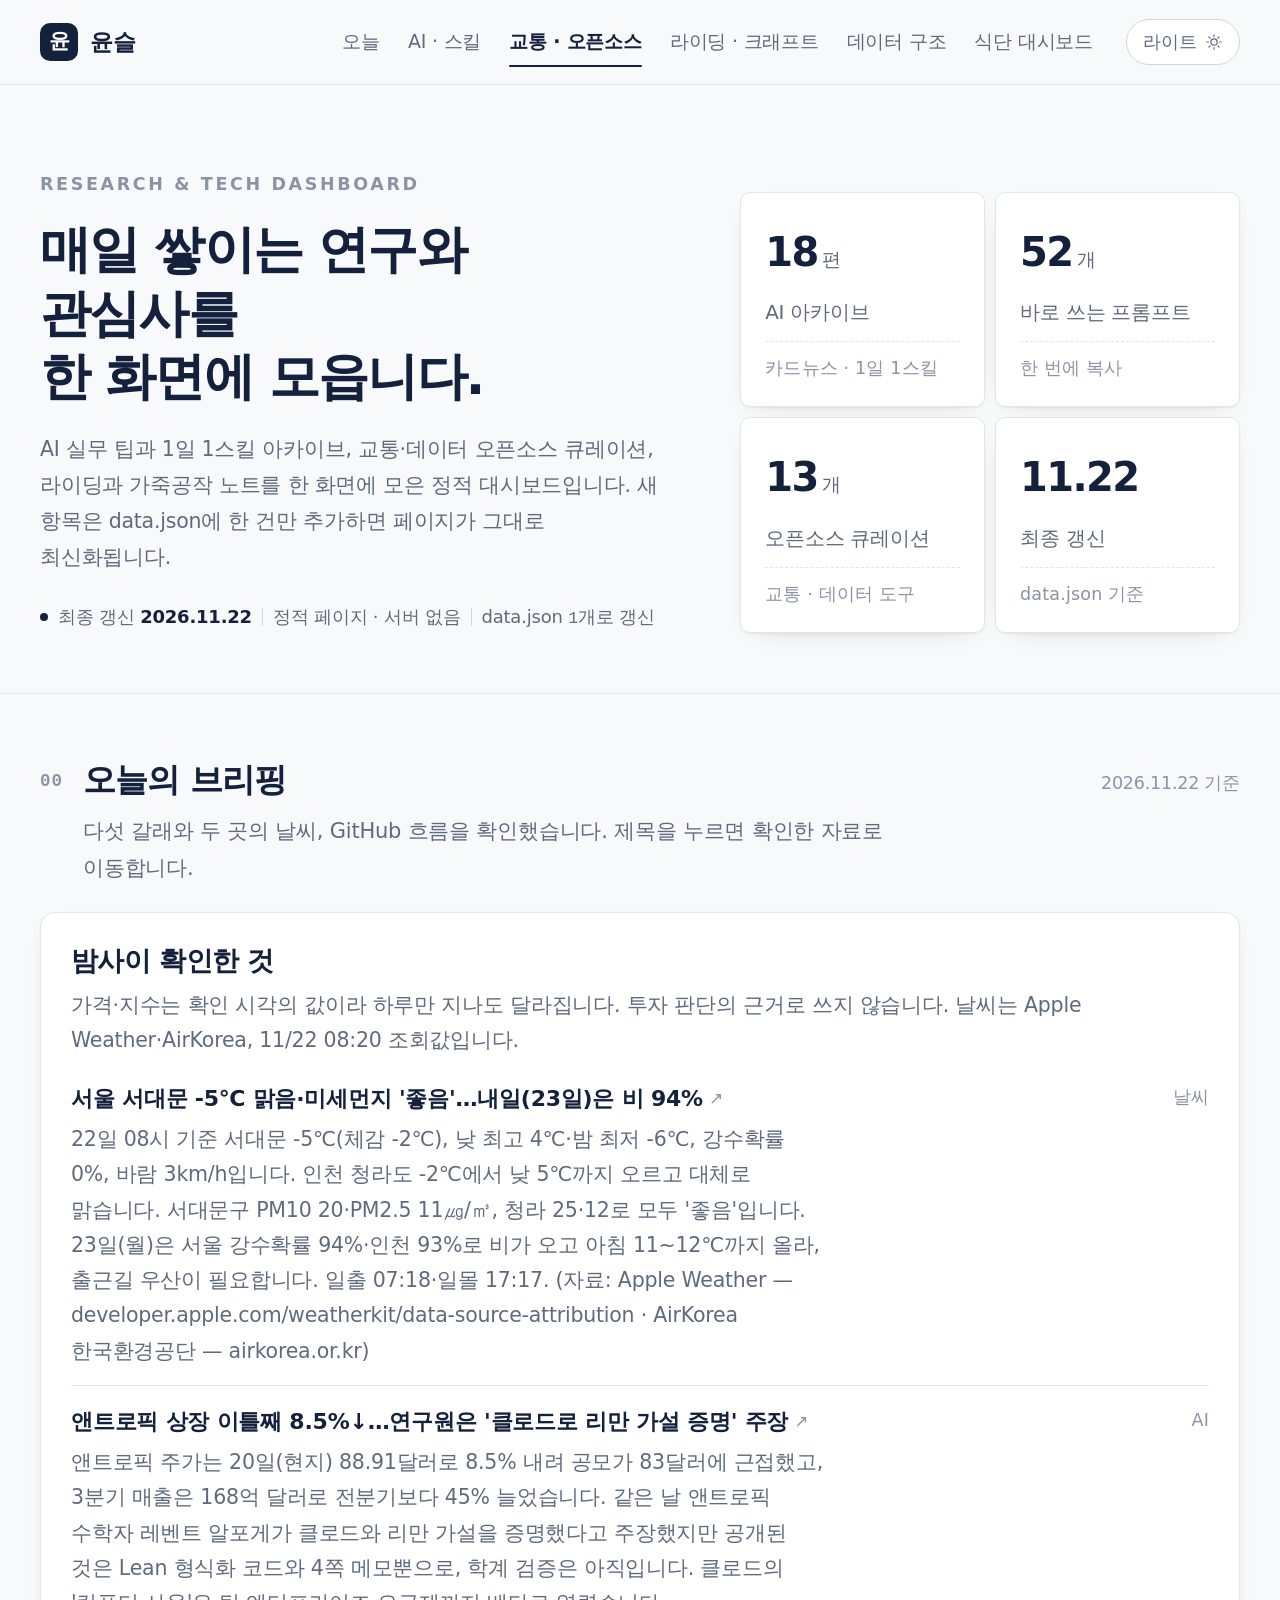
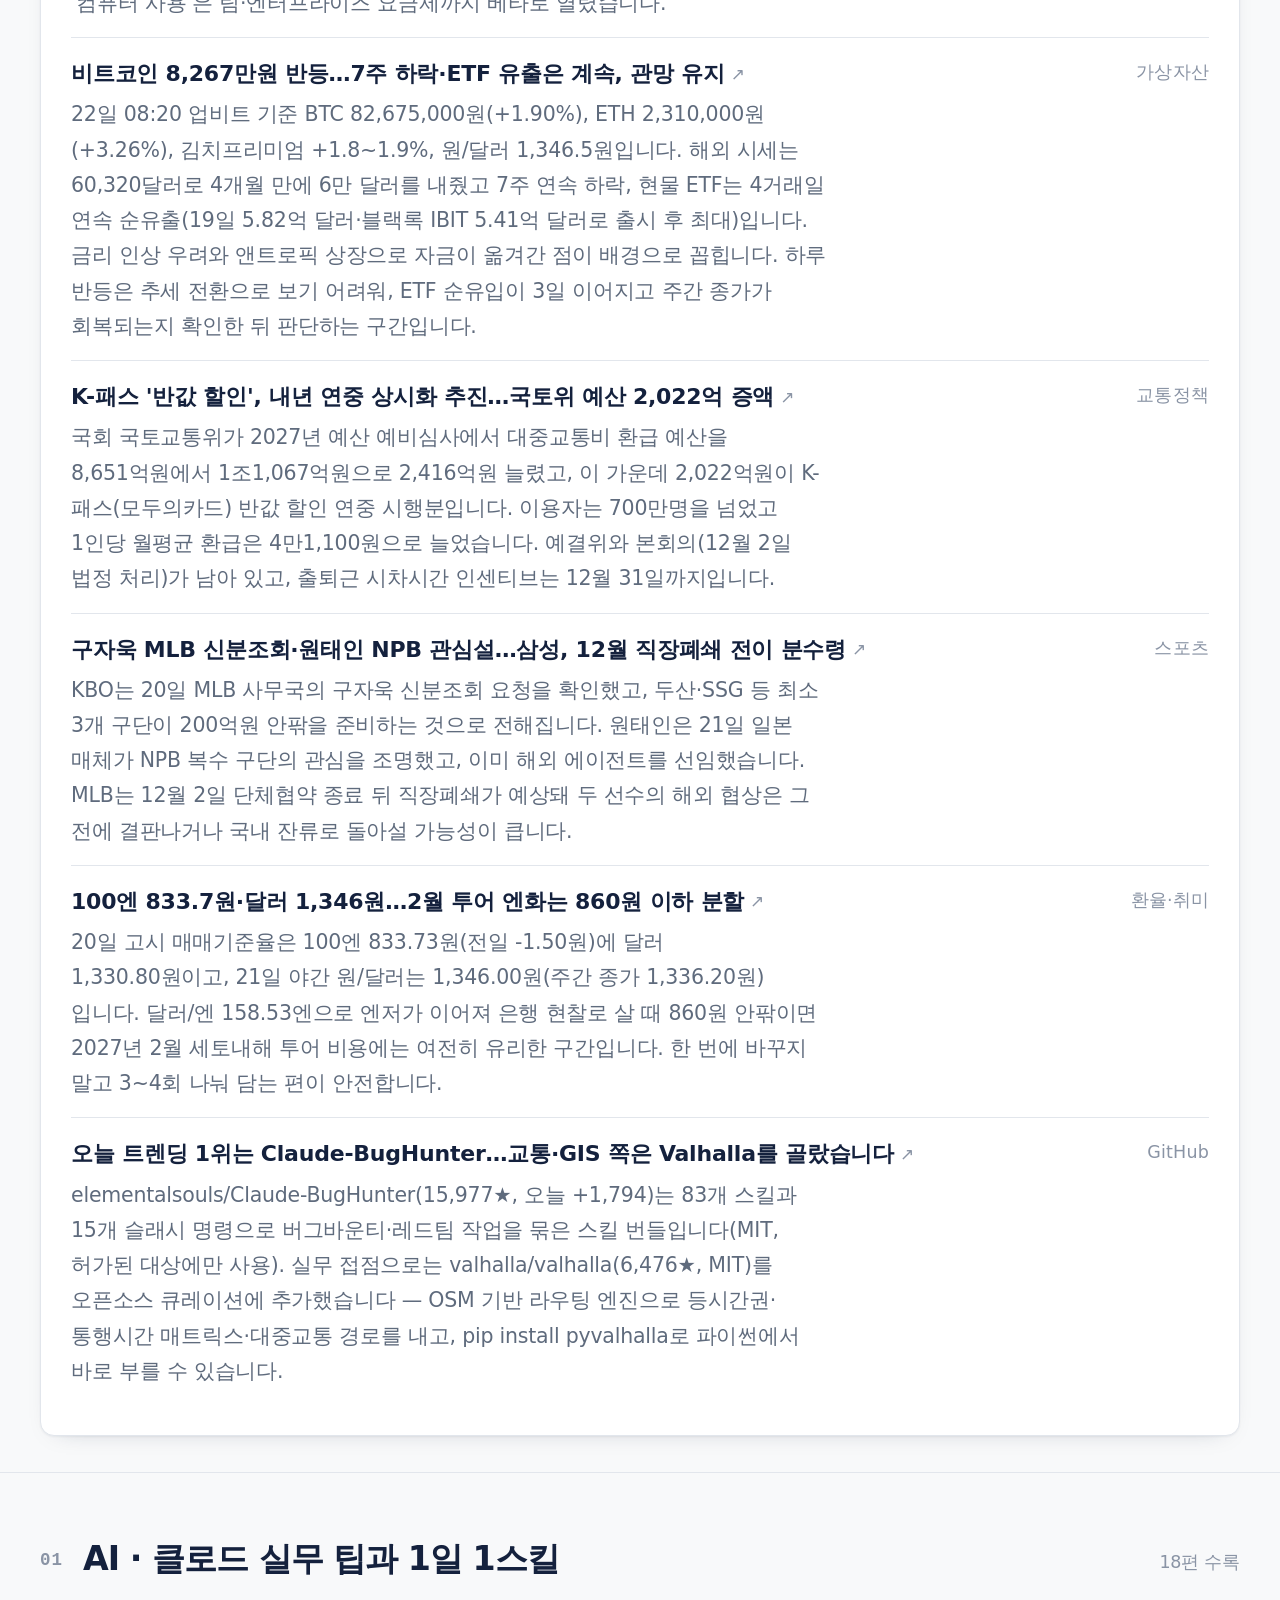
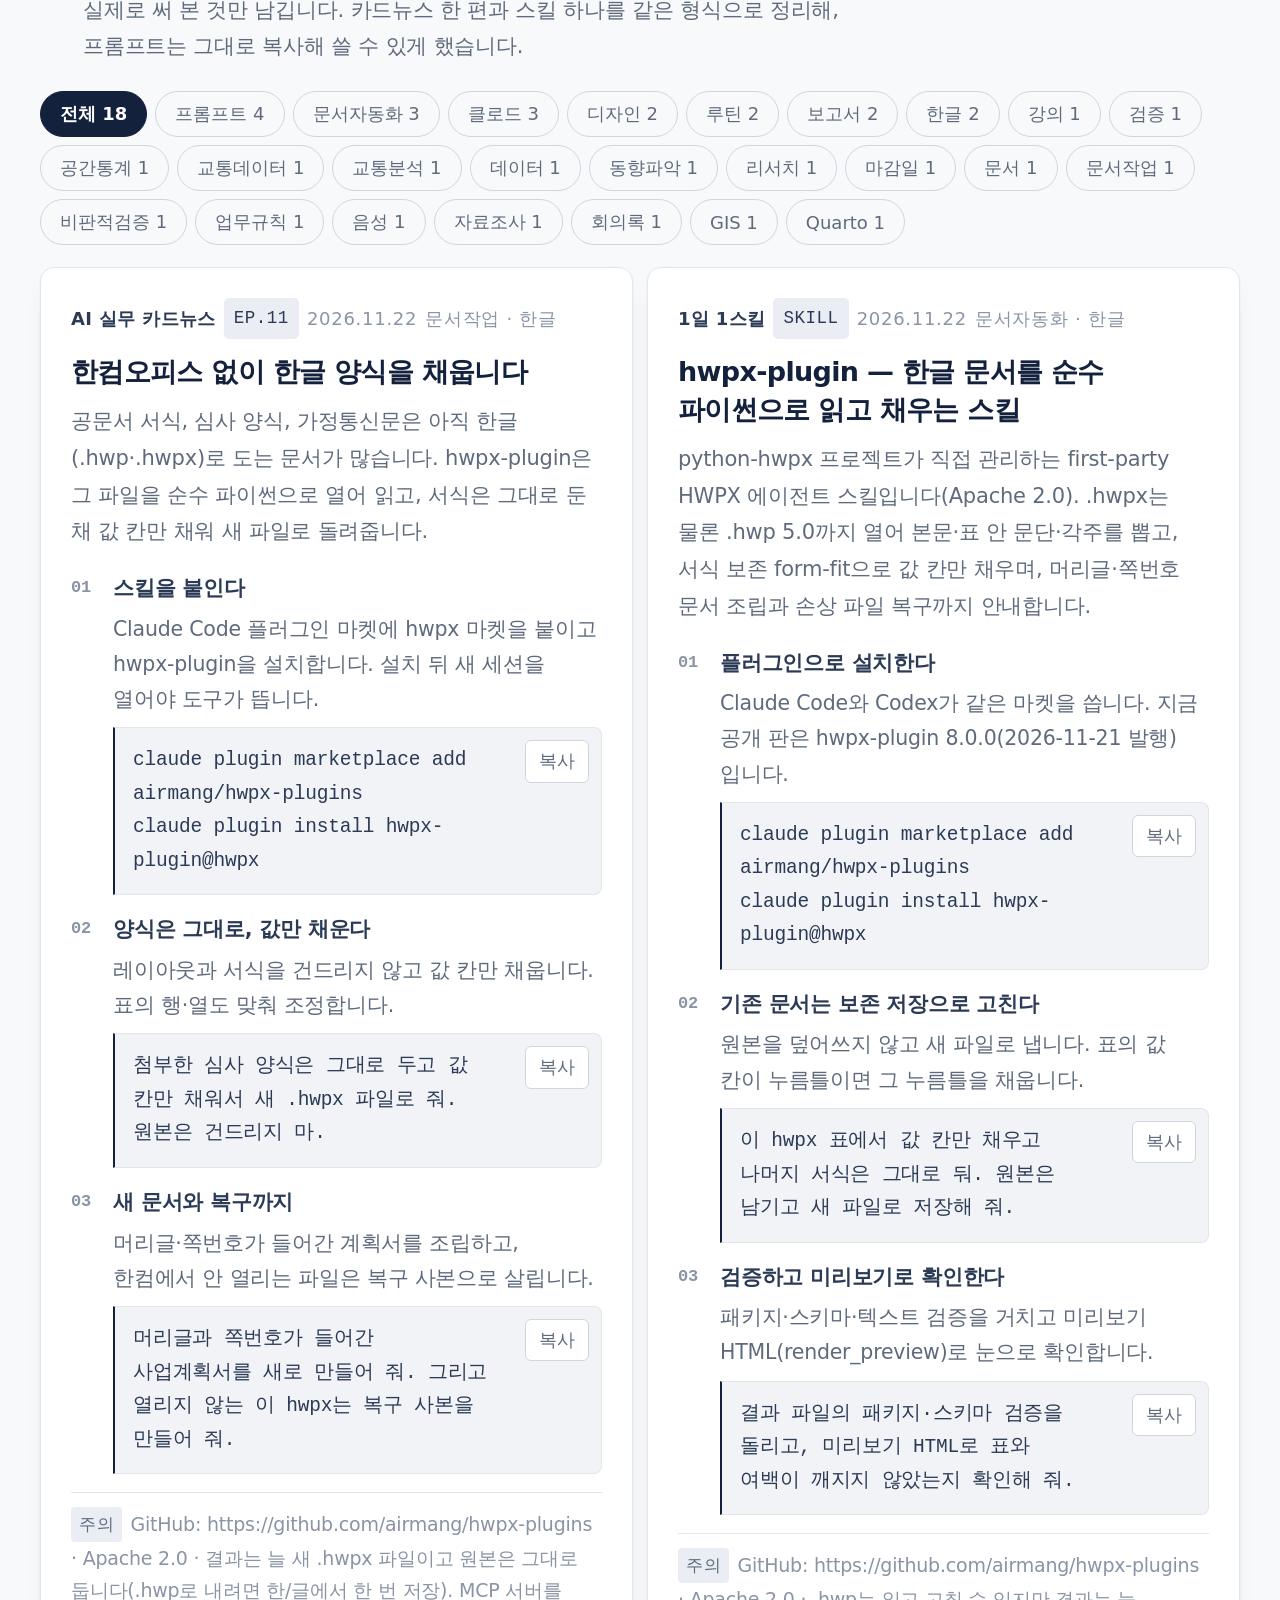
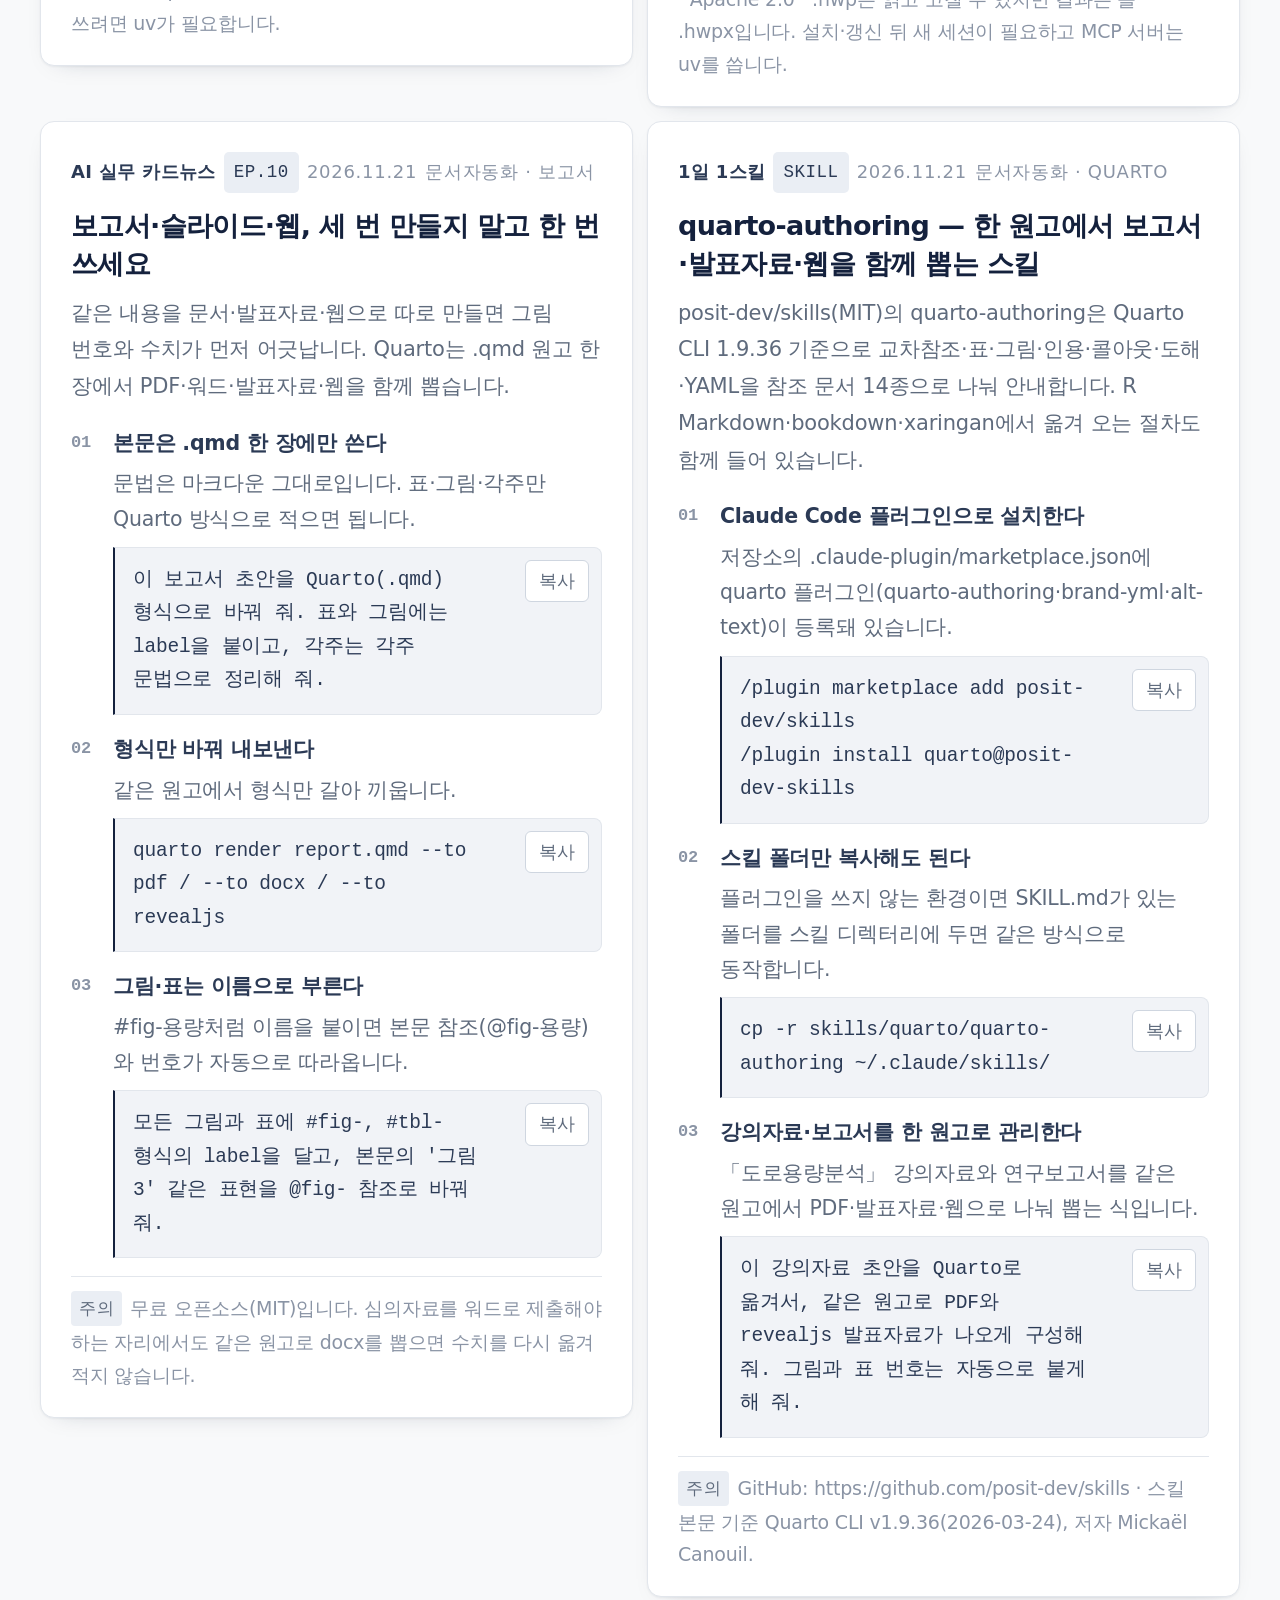
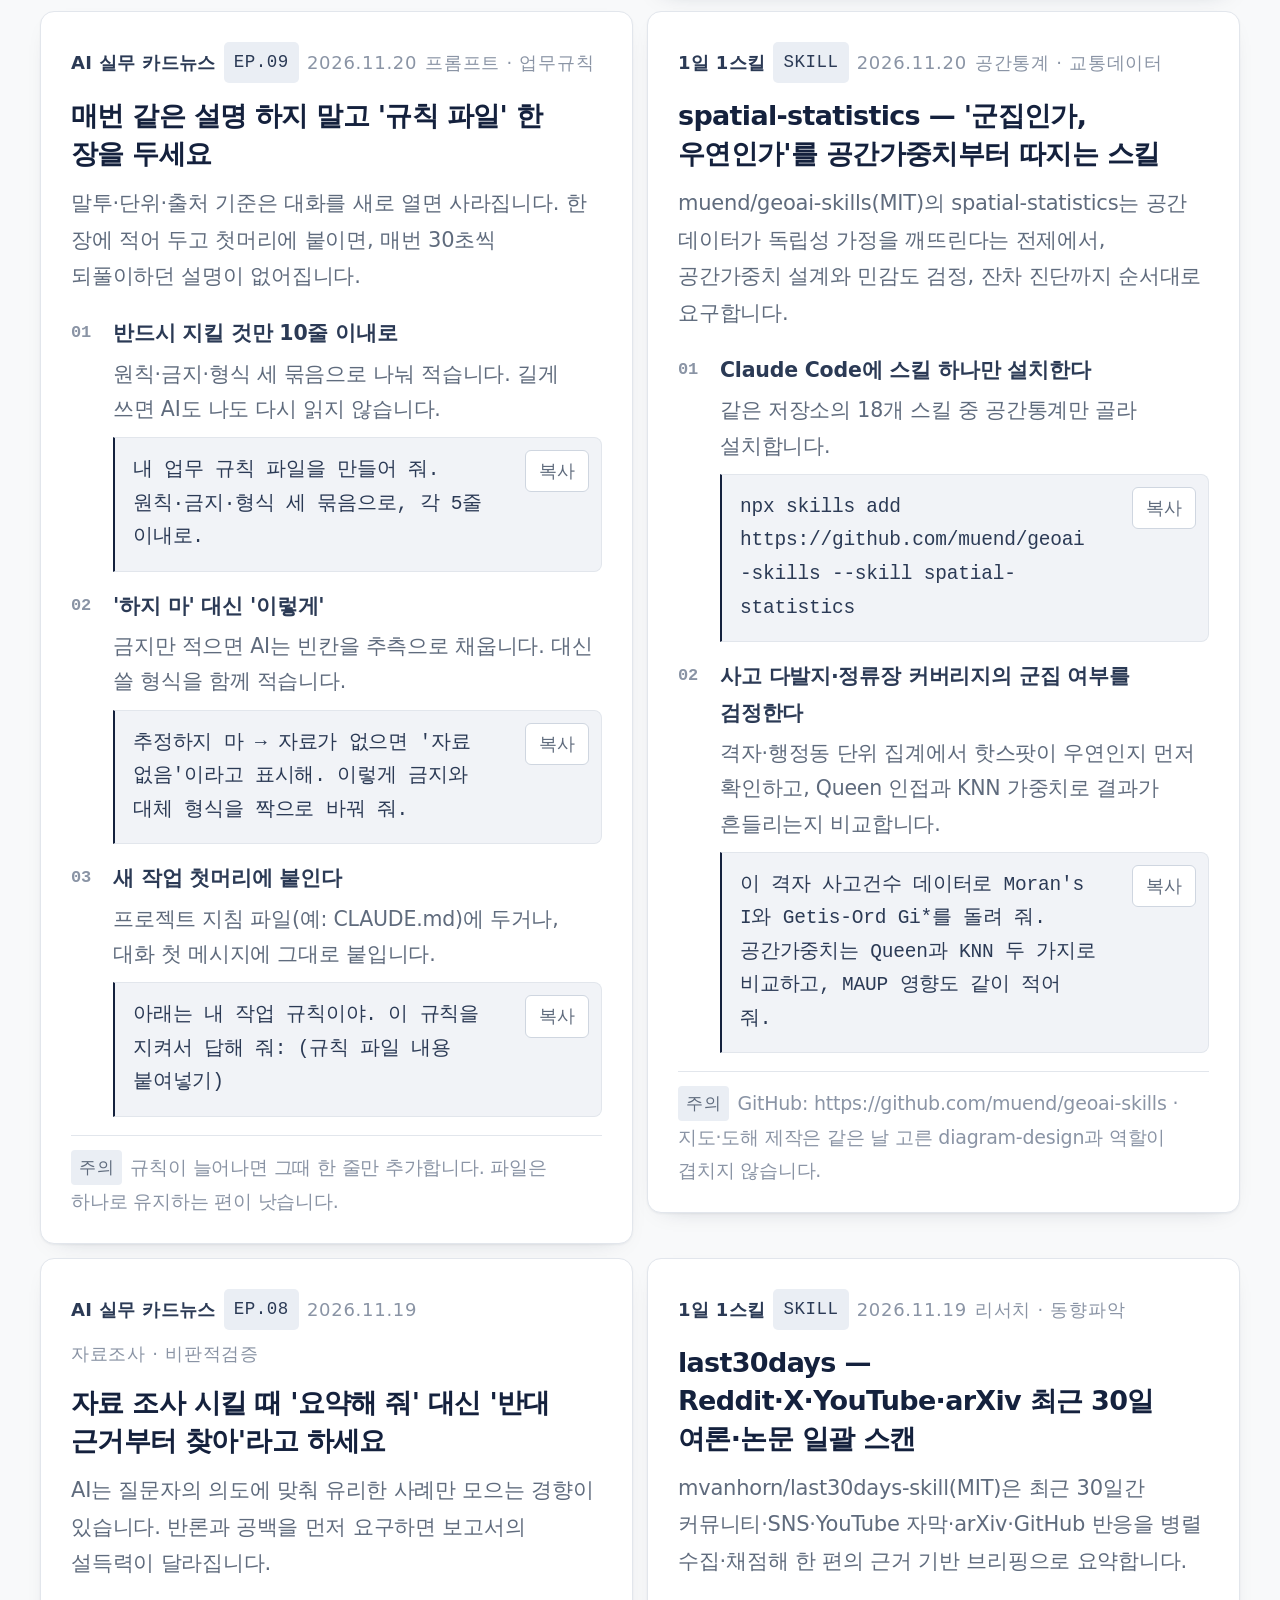
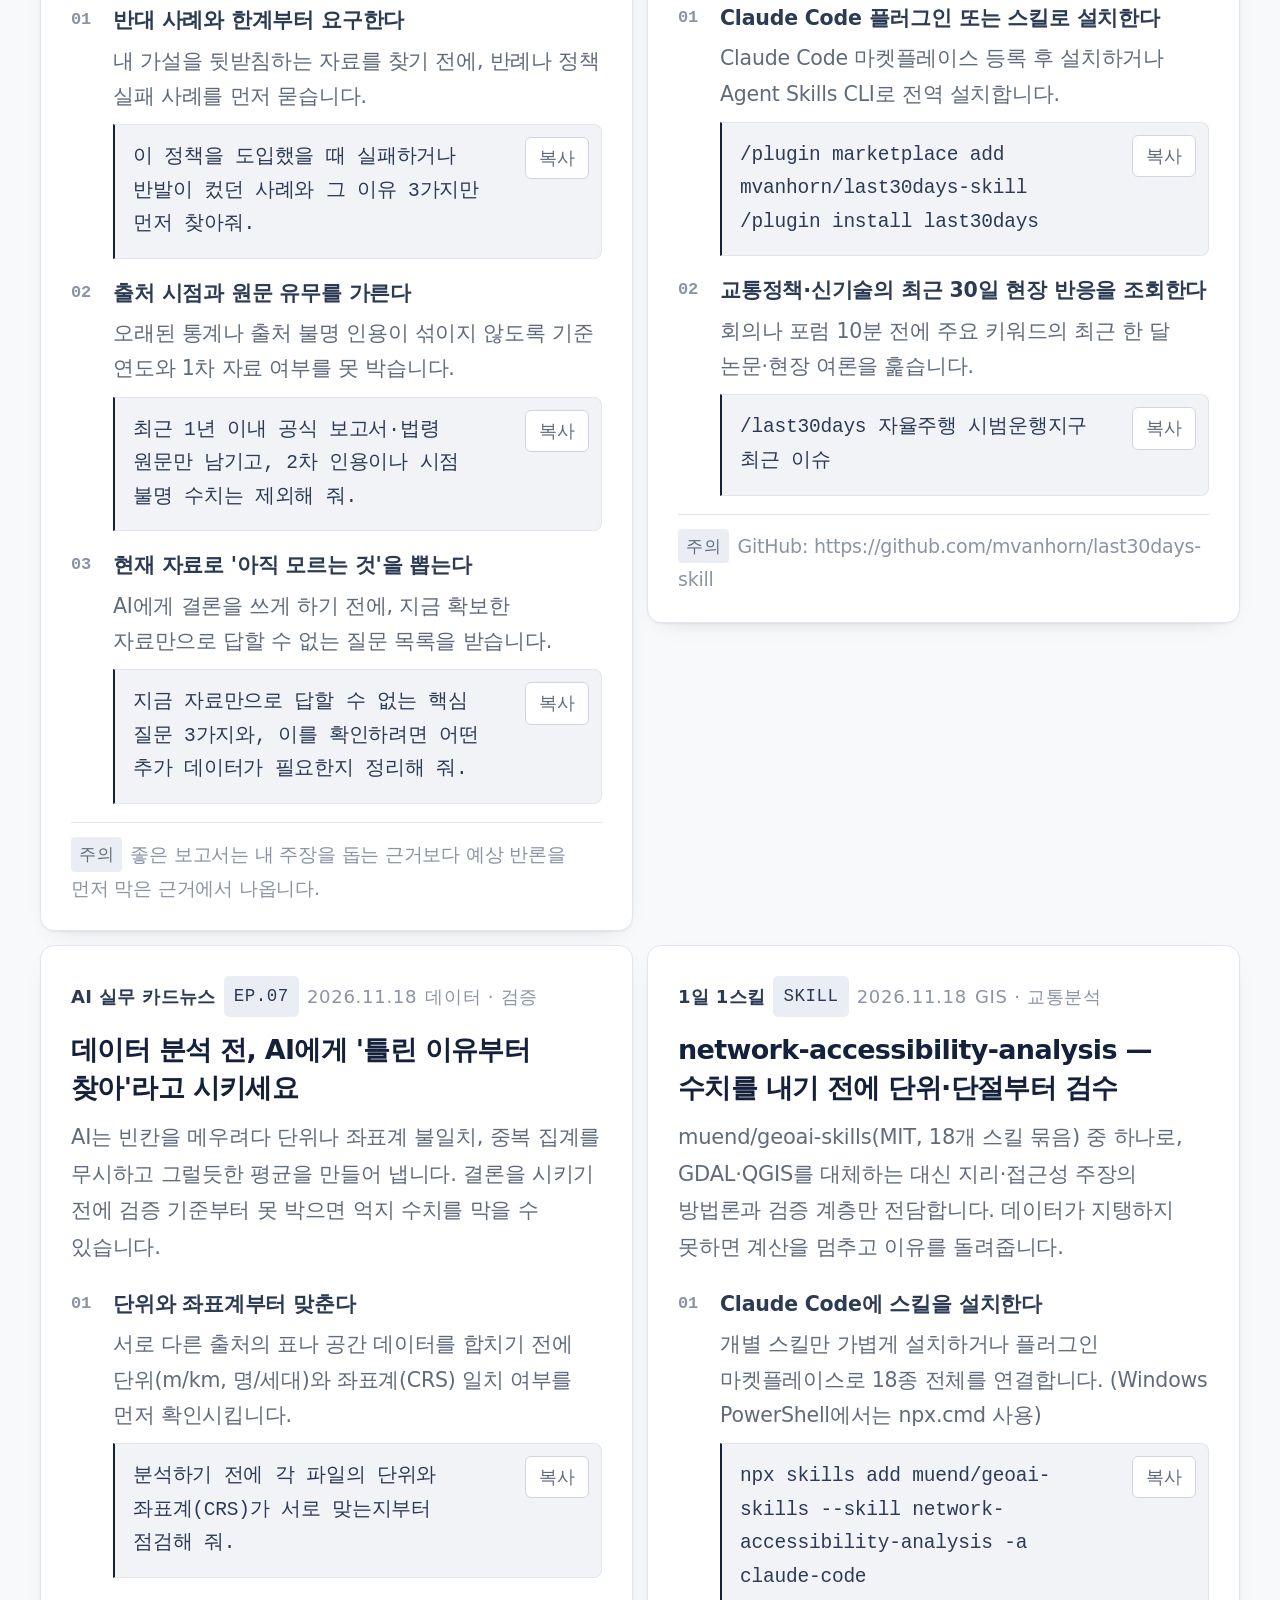
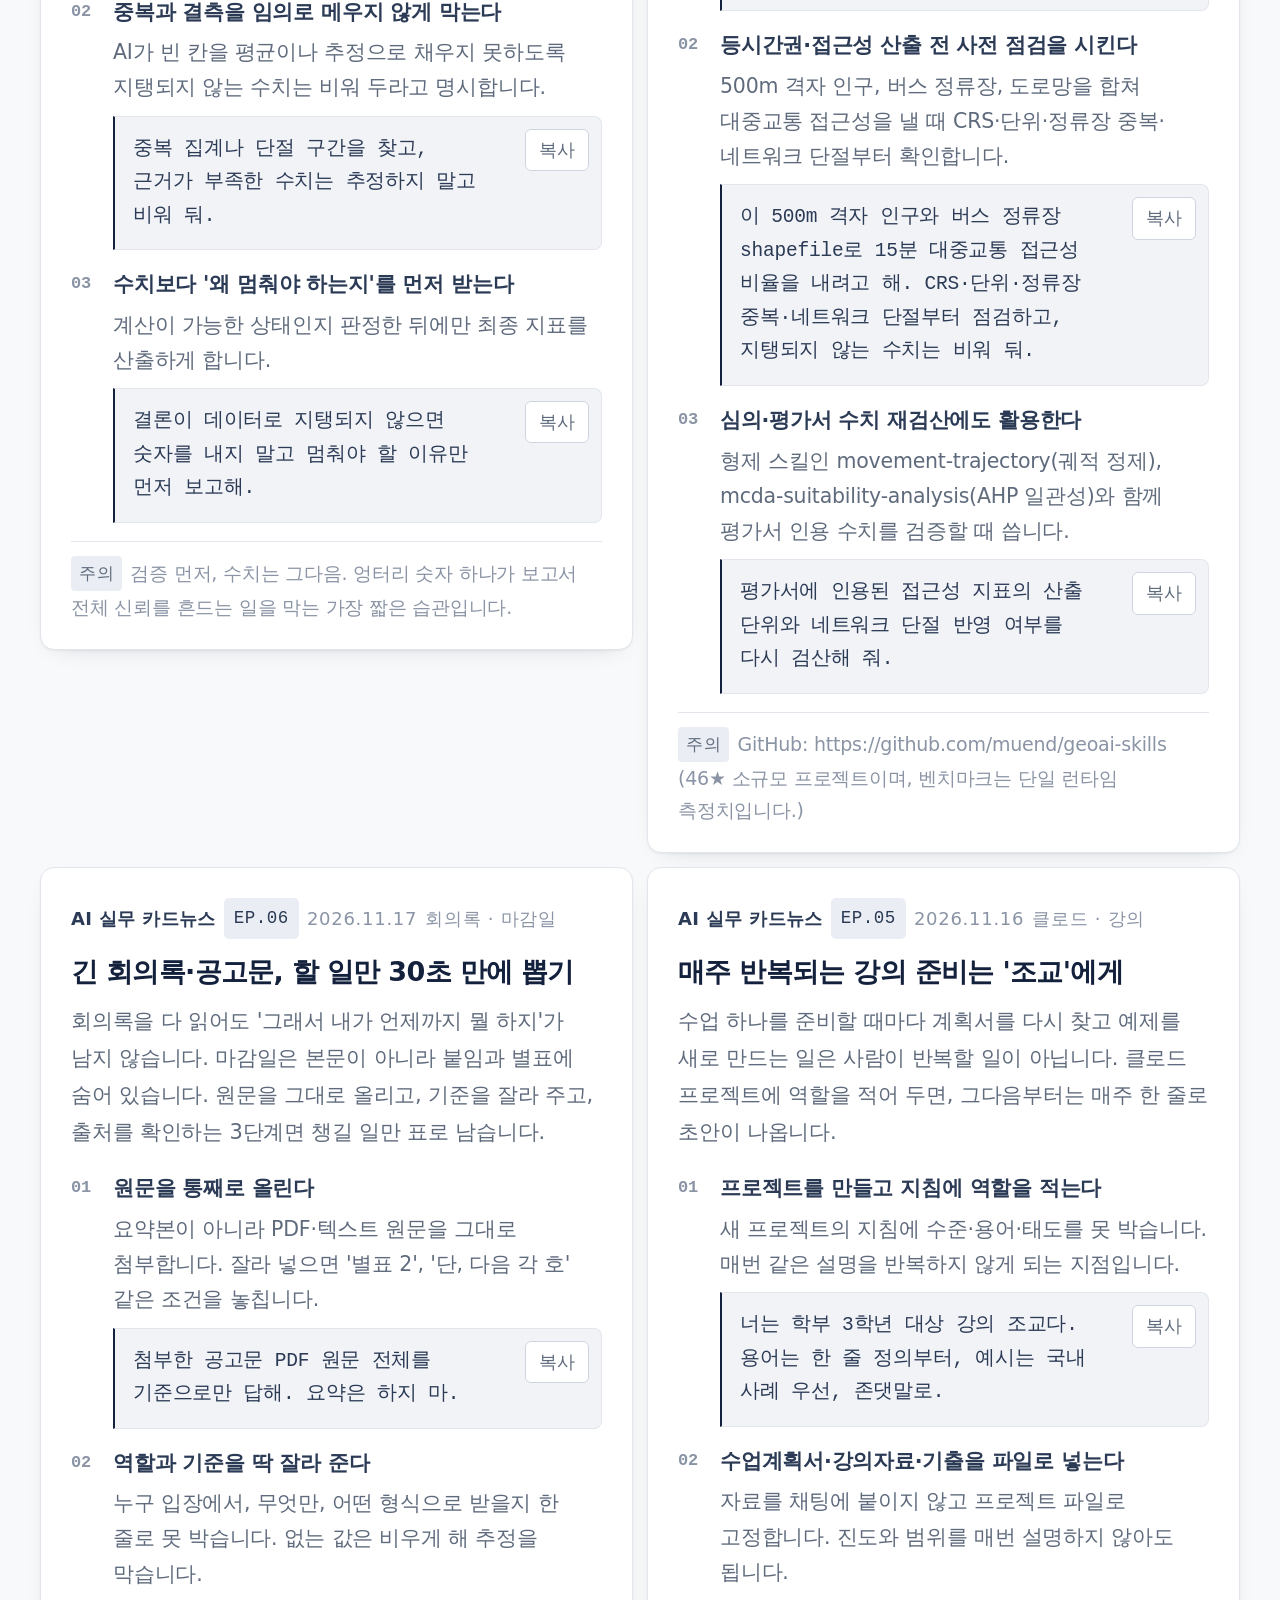
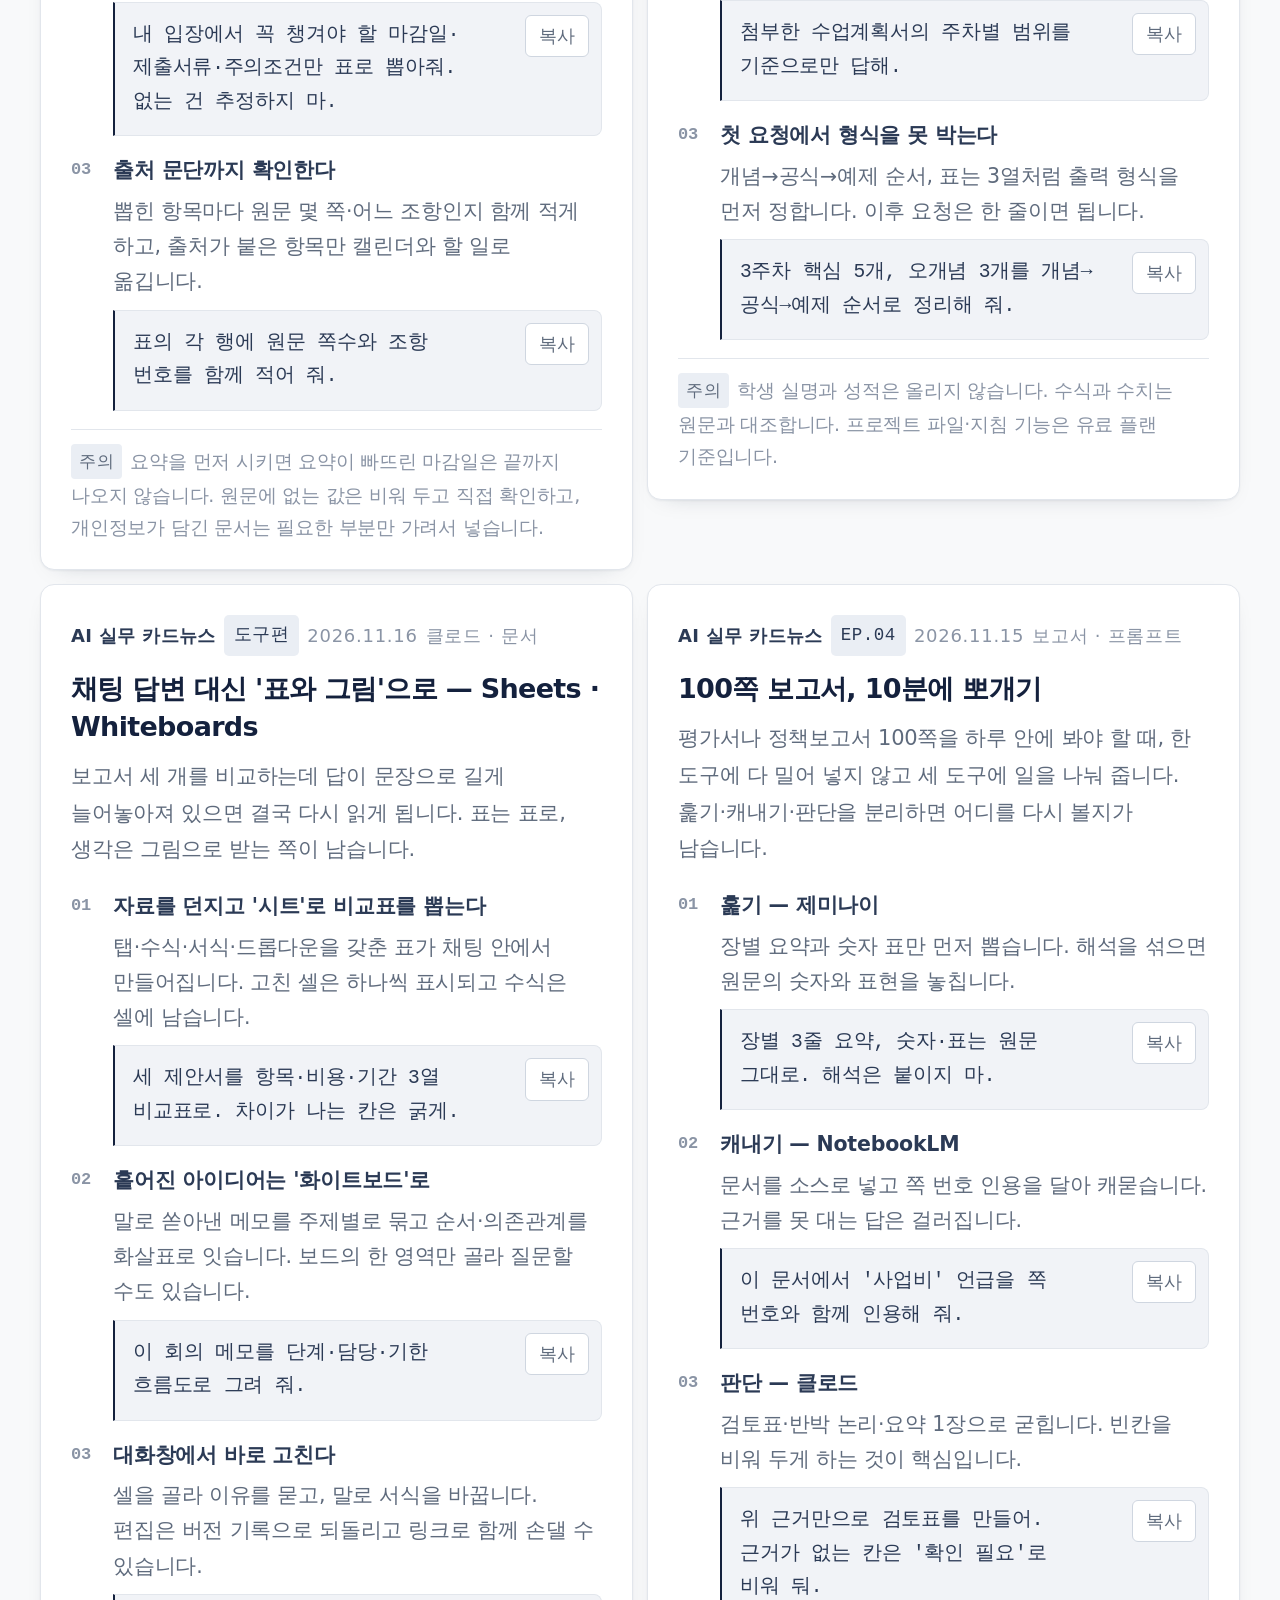
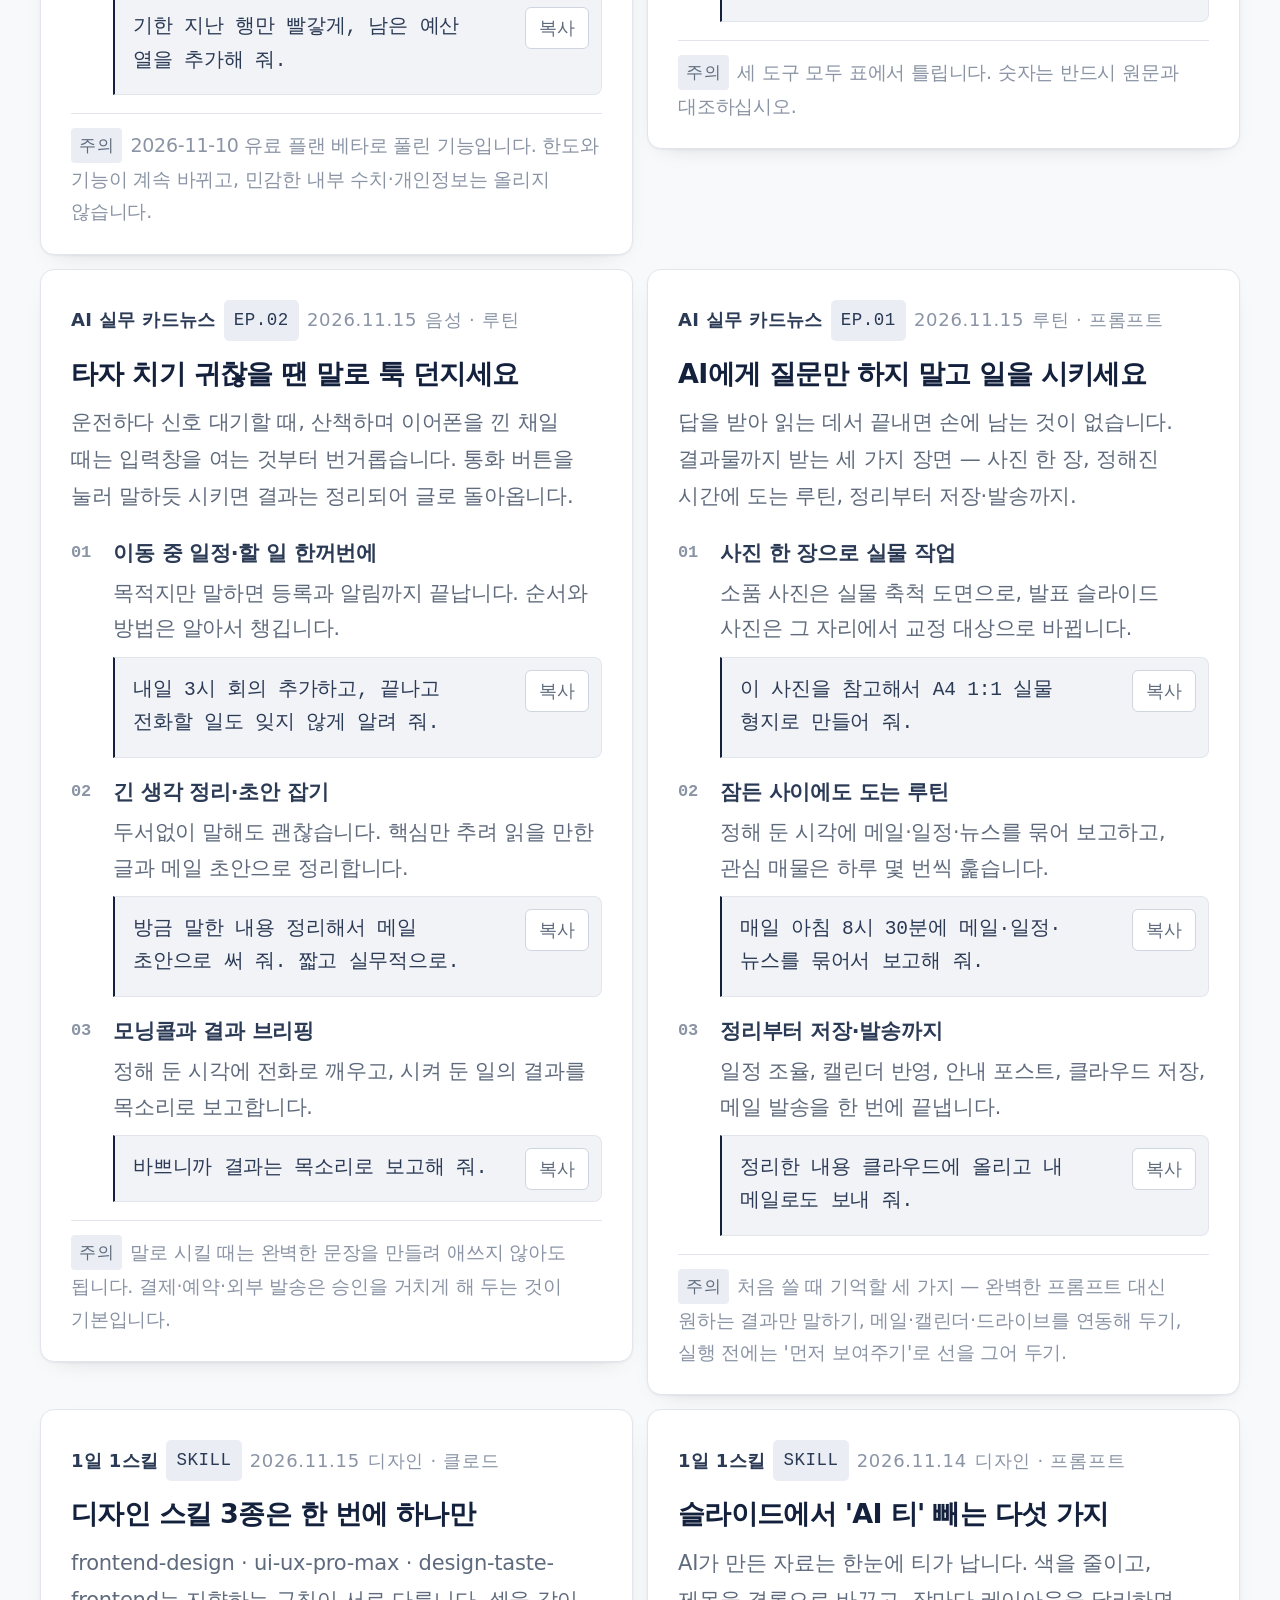
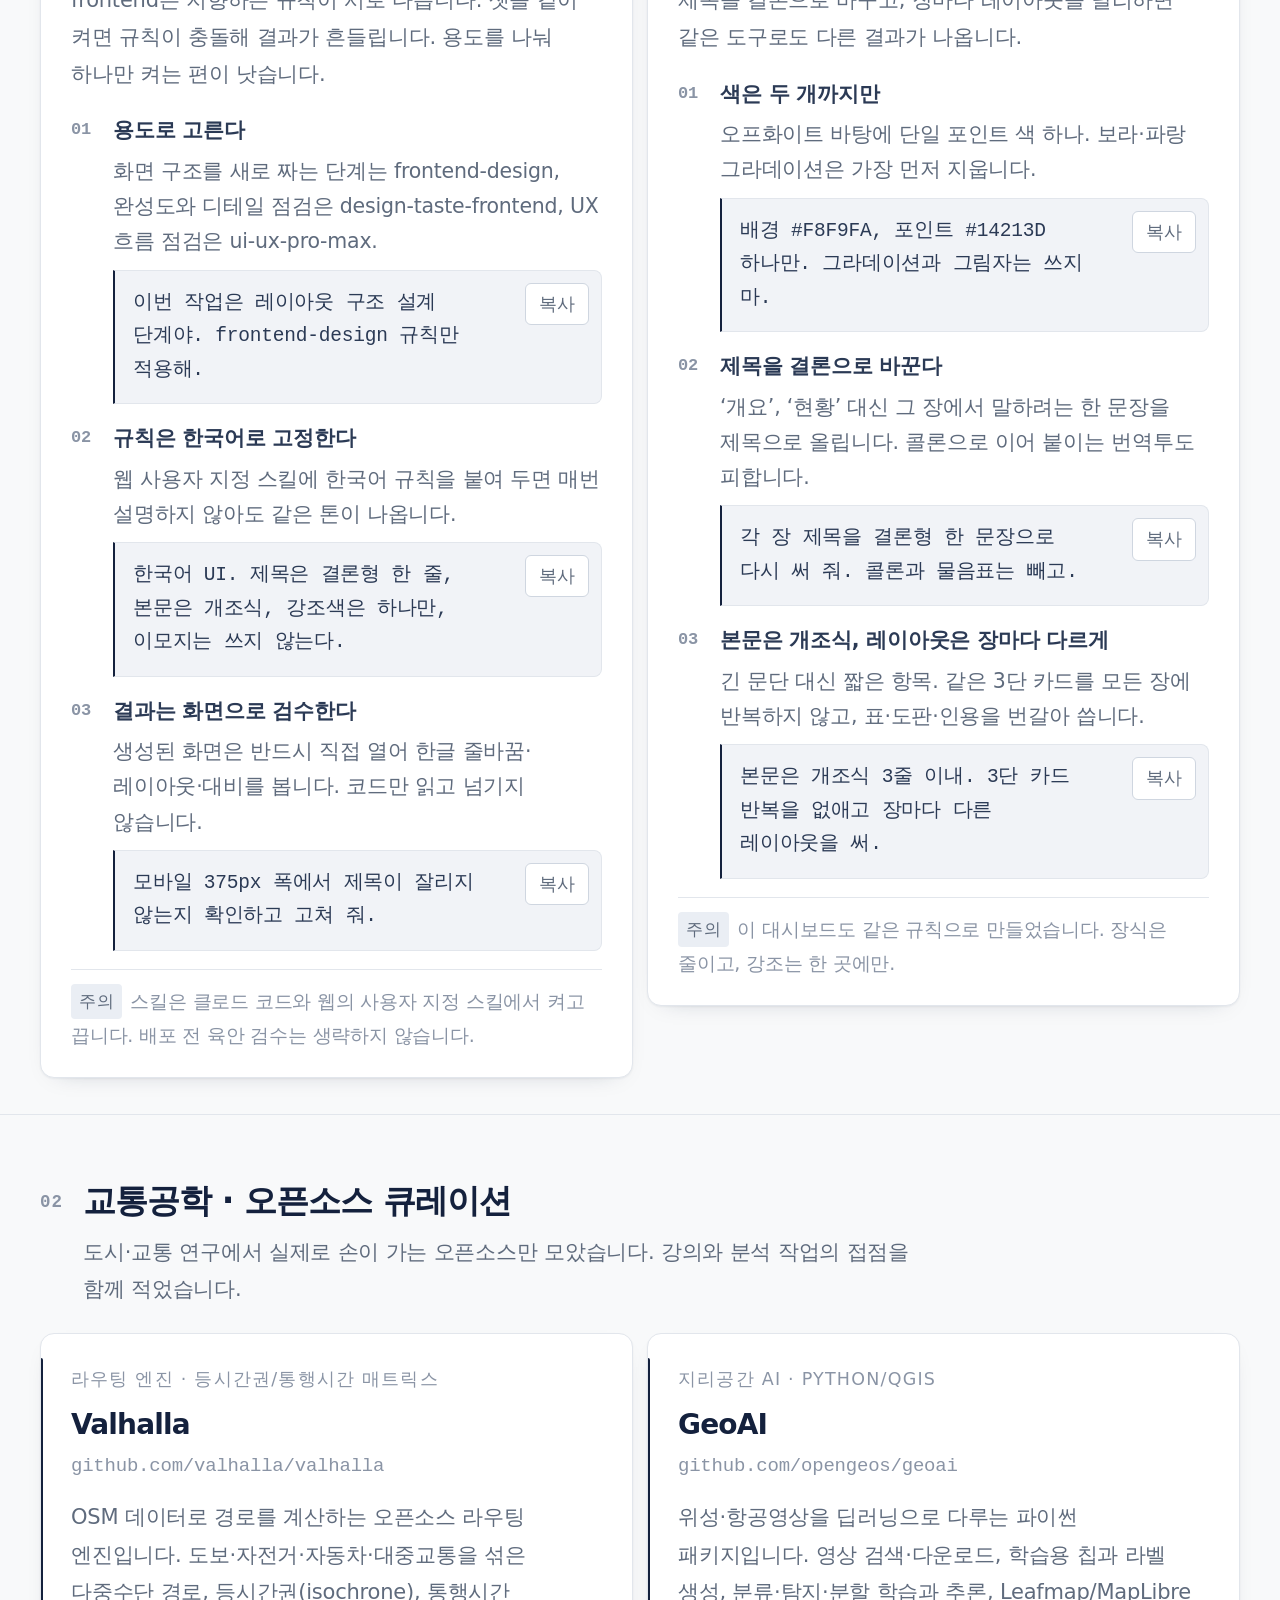
==== commit 0180782c: "대시보드 글자 두 체급 확대: 본문 21.5px(모바일 22px), 히어로 38~54px(모바일 36px), 박스 제목 27~28px, 표 셀 20px, 배지·버튼 최소 17px " ====
--- a/index.html
+++ b/index.html
@@ -12,7 +12,7 @@
 <meta property="og:title" content="윤슬 · Research &amp; Tech Dashboard">
 <meta property="og:description" content="교통계획 연구 · AI 실무 · 라이딩과 크래프트 노트 아카이브">
 <link rel="icon" href="data:image/svg+xml,%3Csvg xmlns='http://www.w3.org/2000/svg' viewBox='0 0 64 64'%3E%3Crect width='64' height='64' rx='12' fill='%2314213D'/%3E%3Ctext x='32' y='44' font-family='sans-serif' font-size='34' fill='%23F8F9FA' text-anchor='middle'%3E%EC%9C%A4%3C/text%3E%3C/svg%3E">
-<link rel="stylesheet" href="style.css?v=20261122d">
+<link rel="stylesheet" href="style.css?v=20261122j">
 <script src="app.js?v=20261117a" defer></script>
 </head>
 <body>
--- a/style.css
+++ b/style.css
@@ -23,7 +23,7 @@
   --shadow-lift: 0 2px 4px rgba(20, 33, 61, .06), 0 18px 40px -24px rgba(20, 33, 61, .45);
   --radius: 14px;
   --radius-sm: 10px;
-  --wrap: 1200px;
+  --wrap: 1320px;
   --font: "Pretendard Variable", Pretendard, -apple-system, BlinkMacSystemFont,
           "Apple SD Gothic Neo", "Malgun Gothic", "Noto Sans KR", system-ui, sans-serif;
   --mono: "SFMono-Regular", ui-monospace, Menlo, Consolas, "Liberation Mono", monospace;
@@ -52,7 +52,7 @@
 
 html {
   scroll-behavior: smooth;
-  scroll-padding-top: 100px;
+  scroll-padding-top: 106px;
   -webkit-text-size-adjust: 100%;
 }
 
@@ -61,8 +61,8 @@
   background: var(--bg);
   color: var(--ink);
   font-family: var(--font);
-  font-size: 18px;
-  line-height: 1.8;
+  font-size: 21.5px;
+  line-height: 1.78;
   letter-spacing: -.01em;
   word-break: keep-all;
   -webkit-font-smoothing: antialiased;
@@ -91,7 +91,7 @@
   position: absolute; left: 16px; top: -64px;
   background: var(--accent); color: var(--accent-ink);
   padding: 11px 18px; border-radius: 0 0 8px 8px;
-  text-decoration: none; font-size: 16px; z-index: 100;
+  text-decoration: none; font-size: 18px; z-index: 100;
   transition: top .18s ease;
 }
 .skip:focus { top: 0; }
@@ -116,7 +116,7 @@
 
 .topbar__inner {
   display: flex; align-items: center; gap: 20px;
-  min-height: 78px;
+  min-height: 84px;
 }
 
 .brand {
@@ -128,37 +128,37 @@
   display: grid; place-items: center;
   width: 38px; height: 38px; border-radius: 10px;
   background: var(--accent); color: var(--accent-ink);
-  font-size: 20px; font-weight: 700; letter-spacing: 0;
+  font-size: 21px; font-weight: 700; letter-spacing: 0;
 }
 
 .brand__text { display: flex; flex-direction: column; line-height: 1.2; }
-.brand__text strong { font-size: 19px; letter-spacing: -.02em; }
+.brand__text strong { font-size: 22.5px; letter-spacing: -.02em; }
 .brand__text span {
-  font-size: 14px; color: var(--faint);
+  font-size: 17px; color: var(--faint);
   letter-spacing: .08em; text-transform: uppercase; margin-top: 3px;
 }
 
-.nav { display: flex; align-items: center; gap: 4px; }
+.nav { display: flex; align-items: center; gap: 2px; }
 
 .nav a {
   position: relative;
-  padding: 10px 15px; border-radius: 8px;
-  font-size: 17px; color: var(--muted);
+  padding: 11px 13px; border-radius: 8px;
+  font-size: 19px; color: var(--muted);
   text-decoration: none; white-space: nowrap;
   transition: color .18s ease, background-color .18s ease;
 }
 .nav a:hover { color: var(--ink); background: var(--accent-soft); }
 .nav a.is-current { color: var(--ink); font-weight: 600; }
 .nav a.is-current::after {
-  content: ""; position: absolute; left: 15px; right: 15px; bottom: 3px;
+  content: ""; position: absolute; left: 13px; right: 13px; bottom: 3px;
   height: 2px; background: var(--accent); border-radius: 2px;
 }
 
 .theme {
   display: inline-flex; align-items: center; gap: 8px;
-  padding: 10px 15px; border-radius: 999px;
+  padding: 10px 16px; border-radius: 999px;
   border: 1px solid var(--line-strong); background: var(--surface);
-  color: var(--muted); font-family: inherit; font-size: 15.5px;
+  color: var(--muted); font-family: inherit; font-size: 18px;
   cursor: pointer; transition: color .18s ease, border-color .18s ease, background-color .18s ease;
 }
 .theme:hover { color: var(--ink); border-color: var(--ink); }
@@ -180,14 +180,14 @@
 }
 
 .eyebrow {
-  font-size: 14.5px; font-weight: 600; letter-spacing: .15em;
+  font-size: 17.5px; font-weight: 600; letter-spacing: .15em;
   text-transform: uppercase; color: var(--faint); margin-bottom: 18px;
 }
 
 .hero h1 {
-  font-size: clamp(32px, 4.8vw, 50px);
+  font-size: clamp(38px, 4vw, 54px);
   font-weight: 700;
-  line-height: 1.28;
+  line-height: 1.24;
   letter-spacing: -.035em;
   color: var(--ink);
 }
@@ -196,16 +196,16 @@
   margin-top: 22px;
   max-width: 52ch;
   color: var(--muted);
-  font-size: clamp(18px, 1.6vw, 19.5px);
-  line-height: 1.8;
+  font-size: clamp(20.5px, 1.5vw, 22px);
+  line-height: 1.76;
 }
 
 .hero__meta {
   display: flex; flex-wrap: wrap; align-items: center; gap: 10px;
-  margin-top: 26px; font-size: 15.5px; color: var(--muted);
+  margin-top: 26px; font-size: 18px; color: var(--muted);
 }
 .hero__meta b { color: var(--ink); font-weight: 600; font-variant-numeric: tabular-nums; }
-.hero__meta .sep { width: 1px; height: 14px; background: var(--line-strong); }
+.hero__meta .sep { width: 1px; height: 18px; background: var(--line-strong); }
 
 .pulse {
   width: 8px; height: 8px; border-radius: 50%;
@@ -228,22 +228,22 @@
   background: var(--surface);
   border: 1px solid var(--line);
   border-radius: var(--radius-sm);
-  padding: 22px 22px 20px;
+  padding: 24px 24px 22px;
   box-shadow: var(--shadow);
 }
-.stat--skeleton { min-height: 124px; background: var(--surface-2); border-style: dashed; }
+.stat--skeleton { min-height: 146px; background: var(--surface-2); border-style: dashed; }
 
 .stat__value {
   display: flex; align-items: baseline; gap: 4px;
-  font-size: 34px; font-weight: 700; letter-spacing: -.04em;
+  font-size: 40px; font-weight: 700; letter-spacing: -.04em;
   color: var(--ink); font-variant-numeric: tabular-nums;
 }
-.stat__value small { font-size: 15.5px; font-weight: 500; color: var(--muted); letter-spacing: 0; }
-.stat__label { margin-top: 7px; font-size: 16.5px; color: var(--muted); }
+.stat__value small { font-size: 19px; font-weight: 500; color: var(--muted); letter-spacing: 0; }
+.stat__label { margin-top: 7px; font-size: 20px; color: var(--muted); }
 .stat__hint {
   margin-top: 11px; padding-top: 11px;
   border-top: 1px dashed var(--line);
-  font-size: 15px; color: var(--faint); letter-spacing: .01em;
+  font-size: 17.5px; color: var(--faint); letter-spacing: .01em;
 }
 
 /* ---------- section frame ---------- */
@@ -264,24 +264,24 @@
 
 .sec-num {
   font-family: var(--mono);
-  font-size: 14.5px; font-weight: 600;
+  font-size: 17.5px; font-weight: 600;
   letter-spacing: .06em; color: var(--faint);
-  padding-top: 9px;
+  padding-top: 8px;
 }
 
 .sec-head__body h2 {
-  font-size: clamp(25px, 2.8vw, 32px);
+  font-size: clamp(30px, 2.6vw, 36px);
   letter-spacing: -.03em;
 }
 
 .sec-lead {
   margin-top: 10px; max-width: 62ch;
-  color: var(--muted); font-size: 17.5px; line-height: 1.78;
+  color: var(--muted); font-size: 21px; line-height: 1.75;
 }
 
 .sec-count {
-  font-size: 15px; color: var(--faint);
-  font-variant-numeric: tabular-nums; padding-top: 12px; white-space: nowrap;
+  font-size: 17.5px; color: var(--faint);
+  font-variant-numeric: tabular-nums; padding-top: 10px; white-space: nowrap;
 }
 
 /* ---------- chips ---------- */
@@ -289,9 +289,9 @@
 .chips { display: flex; flex-wrap: wrap; gap: 8px; margin-bottom: 22px; }
 
 .chip {
-  padding: 9px 17px; border-radius: 999px;
+  padding: 10px 19px; border-radius: 999px;
   border: 1px solid var(--line-strong); background: transparent;
-  color: var(--muted); font-family: inherit; font-size: 15.5px;
+  color: var(--muted); font-family: inherit; font-size: 18px;
   cursor: pointer; transition: all .16s ease;
 }
 .chip:hover { color: var(--ink); border-color: var(--ink); }
@@ -305,17 +305,18 @@
 
 .cards {
   display: grid;
-  grid-template-columns: repeat(auto-fit, minmax(min(100%, 430px), 1fr));
+  grid-template-columns: repeat(auto-fit, minmax(min(100%, 440px), 1fr));
   gap: 14px;
   align-items: start;
 }
 
 .card {
   display: flex; flex-direction: column;
+  min-width: 0;
   background: var(--surface);
   border: 1px solid var(--line);
   border-radius: var(--radius);
-  padding: 26px 26px 22px;
+  padding: 30px 30px 26px;
   box-shadow: var(--shadow);
   transition: transform .2s ease, box-shadow .2s ease, border-color .2s ease;
 }
@@ -324,43 +325,43 @@
 
 .card__meta {
   display: flex; flex-wrap: wrap; align-items: center; gap: 8px;
-  font-size: 14.5px; letter-spacing: .04em; color: var(--faint);
+  font-size: 18px; letter-spacing: .04em; color: var(--faint);
   text-transform: uppercase; margin-bottom: 14px;
 }
 .card__series { color: var(--ink-2); font-weight: 600; letter-spacing: .02em; }
 .card__ep {
-  padding: 4px 9px; border-radius: 5px;
+  padding: 5px 10px; border-radius: 5px;
   background: var(--accent-soft); color: var(--ink-2);
-  font-family: var(--mono); font-size: 14px; letter-spacing: .03em;
+  font-family: var(--mono); font-size: 17.5px; letter-spacing: .03em;
 }
 
 .card h3 {
-  font-size: 23px; line-height: 1.44; letter-spacing: -.025em;
+  font-size: 27px; line-height: 1.4; letter-spacing: -.025em;
   margin-bottom: 12px;
 }
 
 .card__summary {
-  font-size: 17.5px; line-height: 1.78; color: var(--muted);
+  font-size: 21px; line-height: 1.75; color: var(--muted);
   margin-bottom: 20px;
 }
 
-.steps { display: grid; gap: 15px; }
+.steps { display: grid; gap: 16px; }
 
 .step {
   display: grid;
-  grid-template-columns: 26px minmax(0, 1fr);
+  grid-template-columns: 30px minmax(0, 1fr);
   gap: 12px;
 }
 .step__num {
-  font-family: var(--mono); font-size: 14px; font-weight: 600;
-  color: var(--faint); padding-top: 4px;
+  font-family: var(--mono); font-size: 17px; font-weight: 600;
+  color: var(--faint); padding-top: 3px;
 }
 .step__label {
-  font-size: 17px; font-weight: 600; color: var(--ink-2);
+  font-size: 20.5px; font-weight: 600; color: var(--ink-2);
   letter-spacing: -.01em;
 }
 .step__text {
-  margin-top: 5px; font-size: 17px; line-height: 1.75; color: var(--muted);
+  margin-top: 5px; font-size: 20.5px; line-height: 1.72; color: var(--muted);
 }
 
 .prompt {
@@ -370,12 +371,12 @@
   border: 1px solid var(--line);
   border-left: 2px solid var(--accent);
   border-radius: 0 8px 8px 0;
-  padding: 14px 100px 14px 16px;
+  padding: 16px 112px 16px 18px;
 }
 .prompt code {
   display: block;
   font-family: var(--mono);
-  font-size: 16px; line-height: 1.7;
+  font-size: 19.5px; line-height: 1.72;
   color: var(--ink-2);
   white-space: pre-wrap;
   overflow-wrap: anywhere;
@@ -388,8 +389,8 @@
   background: var(--surface);
   color: var(--muted);
   border-radius: 6px;
-  padding: 5px 11px;
-  font-family: inherit; font-size: 14px;
+  padding: 7px 13px;
+  font-family: inherit; font-size: 17.5px;
   line-height: 1.5;
   cursor: pointer;
   transition: all .16s ease;
@@ -397,26 +398,26 @@
 .copy:hover { color: var(--ink); border-color: var(--ink); }
 .copy:focus-visible { outline: 2px solid var(--accent); outline-offset: 2px; }
 .copy.is-done { color: var(--accent-ink); background: var(--accent); border-color: var(--accent); }
-.prompt .copy { position: absolute; top: 10px; right: 10px; }
+.prompt .copy { position: absolute; top: 12px; right: 12px; }
 
 .card__note {
   margin-top: 18px; padding-top: 14px;
   border-top: 1px solid var(--line);
-  font-size: 15.5px; line-height: 1.72; color: var(--faint);
+  font-size: 19px; line-height: 1.7; color: var(--faint);
 }
 .card__note::before {
   content: "주의";
   display: inline-block; margin-right: 8px;
-  padding: 2px 6px; border-radius: 4px;
+  padding: 3px 8px; border-radius: 4px;
   background: var(--accent-soft); color: var(--muted);
-  font-size: 14px; letter-spacing: .04em; vertical-align: 1px;
+  font-size: 17px; letter-spacing: .04em; vertical-align: 1px;
 }
 
 .cards__empty {
   grid-column: 1 / -1;
-  padding: 38px; text-align: center;
+  padding: 40px; text-align: center;
   border: 1px dashed var(--line-strong); border-radius: var(--radius);
-  color: var(--muted); font-size: 17px;
+  color: var(--muted); font-size: 20px;
 }
 
 /* ---------- transport ---------- */
@@ -429,10 +430,11 @@
 .feat {
   position: relative;
   display: flex; flex-direction: column;
+  min-width: 0;
   background: var(--surface);
   border: 1px solid var(--line);
   border-radius: var(--radius);
-  padding: 28px;
+  padding: 30px;
   box-shadow: var(--shadow);
 }
 .feat::before {
@@ -441,27 +443,27 @@
 }
 
 .feat__tag {
-  font-size: 14.5px; letter-spacing: .07em; text-transform: uppercase;
+  font-size: 17.5px; letter-spacing: .07em; text-transform: uppercase;
   color: var(--faint); margin-bottom: 11px;
 }
-.feat h3 { font-size: 24px; letter-spacing: -.03em; }
+.feat h3 { font-size: 28px; letter-spacing: -.03em; }
 .feat h3 a { text-decoration: none; }
 .feat h3 a:hover { text-decoration: underline; text-underline-offset: 4px; }
 .feat__repo {
-  font-family: var(--mono); font-size: 15.5px; color: var(--faint);
+  font-family: var(--mono); font-size: 19px; color: var(--faint);
   margin-top: 6px;
   overflow-wrap: anywhere;
 }
 .feat__desc {
-  margin-top: 15px; font-size: 17.5px; line-height: 1.8; color: var(--muted);
+  margin-top: 15px; font-size: 21px; line-height: 1.8; color: var(--muted);
 }
 .feat__use {
-  margin-top: 15px; padding: 15px 17px;
+  margin-top: 15px; padding: 16px 19px;
   background: var(--surface-2); border-radius: 8px;
-  font-size: 17px; line-height: 1.75; color: var(--ink-2);
+  font-size: 20.5px; line-height: 1.72; color: var(--ink-2);
 }
 .feat__use strong {
-  display: block; font-size: 14px; letter-spacing: .07em;
+  display: block; font-size: 17px; letter-spacing: .07em;
   text-transform: uppercase; color: var(--faint); margin-bottom: 6px; font-weight: 600;
 }
 
@@ -477,14 +479,14 @@
   background: var(--surface);
   border: 1px solid var(--line);
   border-radius: var(--radius);
-  padding: 28px;
+  padding: 30px;
   box-shadow: var(--shadow);
   min-width: 0;
 }
 
 .panel__head { margin-bottom: 18px; }
-.panel__head h3 { font-size: 22px; letter-spacing: -.02em; }
-.panel__head p { margin-top: 8px; font-size: 17px; line-height: 1.78; color: var(--muted); }
+.panel__head h3 { font-size: 27px; letter-spacing: -.02em; }
+.panel__head p { margin-top: 8px; font-size: 20.5px; line-height: 1.74; color: var(--muted); }
 .panel__head--row {
   display: flex; align-items: flex-start; justify-content: space-between; gap: 14px;
 }
@@ -495,29 +497,29 @@
   display: grid;
   grid-template-columns: minmax(0, 1fr) auto;
   gap: 4px 14px;
-  padding: 15px 0;
+  padding: 16px 0;
   border-top: 1px solid var(--line);
 }
 .toollist li:first-child { border-top: 0; padding-top: 2px; }
 
 .toollist a {
-  font-size: 18px; font-weight: 600; color: var(--ink);
+  font-size: 22px; font-weight: 600; color: var(--ink);
   text-decoration: none; letter-spacing: -.01em;
   display: inline-flex; align-items: center; gap: 6px;
   min-width: 0;
 }
 .toollist a:hover { text-decoration: underline; text-underline-offset: 3px; }
 .toollist a::after {
-  content: "↗"; font-size: 14px; color: var(--faint); font-weight: 400;
+  content: "↗"; font-size: 17px; color: var(--faint); font-weight: 400;
 }
 .toollist .kind {
-  font-size: 14.5px; color: var(--faint);
-  white-space: nowrap; padding-top: 4px;
+  font-size: 17.5px; color: var(--faint);
+  white-space: nowrap; padding-top: 3px;
   letter-spacing: .01em;
 }
 .toollist .desc {
   grid-column: 1 / -1;
-  font-size: 17px; line-height: 1.75; color: var(--muted);
+  font-size: 20.5px; line-height: 1.72; color: var(--muted);
   max-width: 58ch;
 }
 
@@ -536,19 +538,19 @@
 }
 
 .panel--course .kicker {
-  font-size: 14.5px; letter-spacing: .1em; text-transform: uppercase;
+  font-size: 17.5px; letter-spacing: .1em; text-transform: uppercase;
   color: rgba(242, 245, 250, .58); margin-bottom: 12px;
 }
 [data-theme="dark"] .panel--course .kicker { color: var(--faint); }
 
 .panel--course h3 {
-  font-size: 24px; line-height: 1.42; letter-spacing: -.03em;
+  font-size: 28px; line-height: 1.38; letter-spacing: -.03em;
   color: #ffffff;
 }
 [data-theme="dark"] .panel--course h3 { color: var(--ink); }
 
 .panel--course .desc {
-  margin-top: 15px; font-size: 17px; line-height: 1.78;
+  margin-top: 15px; font-size: 20.5px; line-height: 1.78;
   color: rgba(242, 245, 250, .78);
 }
 [data-theme="dark"] .panel--course .desc { color: var(--muted); }
@@ -558,7 +560,7 @@
 }
 .panel--course .list li {
   position: relative; padding-left: 16px;
-  font-size: 17px; line-height: 1.72;
+  font-size: 20.5px; line-height: 1.72;
   color: rgba(242, 245, 250, .84);
 }
 [data-theme="dark"] .panel--course .list li { color: var(--ink-2); }
@@ -575,9 +577,9 @@
 }
 .panel--course .cta a {
   display: inline-flex; align-items: center; gap: 7px;
-  padding: 12px 18px; border-radius: 8px;
+  padding: 13px 20px; border-radius: 8px;
   background: #ffffff; color: var(--ink);
-  font-size: 16px; font-weight: 600; text-decoration: none;
+  font-size: 19px; font-weight: 600; text-decoration: none;
   transition: transform .18s ease, background-color .18s ease;
 }
 .panel--course .cta a:hover { transform: translateY(-1px); }
@@ -599,13 +601,13 @@
 
 .hobby__side { display: grid; gap: 14px; }
 
-.panel--ride h3, .panel--craft h3 { font-size: 23px; letter-spacing: -.03em; }
+.panel--ride h3, .panel--craft h3 { font-size: 27px; letter-spacing: -.03em; }
 .panel--ride .lead-in, .panel--craft .lead-in {
-  margin-top: 10px; font-size: 17px; color: var(--muted); line-height: 1.76;
+  margin-top: 10px; font-size: 20.5px; color: var(--muted); line-height: 1.76;
 }
 
 .panel--brompton { padding: 24px 26px; }
-.panel--brompton h3 { font-size: 21px; letter-spacing: -.02em; margin-bottom: 6px; }
+.panel--brompton h3 { font-size: 26px; letter-spacing: -.02em; margin-bottom: 6px; }
 .panel--brompton .subblock { margin-top: 0; padding-top: 0; border-top: 0; }
 .panel--brompton .subblock h4 { display: none; }
 .panel--brompton .links { margin-top: 15px; }
@@ -613,29 +615,29 @@
 .facts { margin-top: 20px; }
 .facts > div {
   display: grid;
-  grid-template-columns: 112px minmax(0, 1fr);
-  gap: 18px;
-  padding: 12px 0;
+  grid-template-columns: 132px minmax(0, 1fr);
+  gap: 20px;
+  padding: 13px 0;
   border-top: 1px solid var(--line);
 }
 .facts > div:first-child { border-top: 0; }
 .facts dt {
-  font-size: 15px; color: var(--faint);
+  font-size: 18.5px; color: var(--faint);
   letter-spacing: .02em; padding-top: 2px;
 }
-.facts dd { font-size: 17px; line-height: 1.74; color: var(--ink-2); }
+.facts dd { font-size: 20.5px; line-height: 1.7; color: var(--ink-2); }
 
 .subblock {
   margin-top: 24px; padding-top: 20px;
   border-top: 1px solid var(--line);
 }
 .subblock h4 {
-  font-size: 19px; letter-spacing: -.015em; margin-bottom: 12px;
+  font-size: 22.5px; letter-spacing: -.015em; margin-bottom: 12px;
 }
 .subblock ul { display: grid; gap: 9px; }
 .subblock li {
   position: relative; padding-left: 16px;
-  font-size: 17px; line-height: 1.74; color: var(--muted);
+  font-size: 20.5px; line-height: 1.74; color: var(--muted);
 }
 .subblock li::before {
   content: ""; position: absolute; left: 0; top: .68em;
@@ -648,20 +650,20 @@
 }
 .links a {
   display: inline-flex; align-items: center; gap: 6px;
-  padding: 9px 14px; border-radius: 7px;
+  padding: 10px 15px; border-radius: 7px;
   border: 1px solid var(--line-strong);
-  font-size: 15px; color: var(--muted); text-decoration: none;
+  font-size: 18px; color: var(--muted); text-decoration: none;
   transition: all .16s ease;
 }
 .links a:hover { color: var(--ink); border-color: var(--ink); background: var(--surface-2); }
-.links a::after { content: "↗"; font-size: 14px; color: var(--faint); }
+.links a::after { content: "↗"; font-size: 16px; color: var(--faint); }
 
 .craft-block + .craft-block {
   margin-top: 22px; padding-top: 20px; border-top: 1px solid var(--line);
 }
 .craft-block:first-of-type { margin-top: 18px; }
 .craft-block h4 {
-  font-size: 19px; letter-spacing: .01em; color: var(--ink);
+  font-size: 22.5px; letter-spacing: .01em; color: var(--ink);
   margin-bottom: 5px; display: flex; align-items: center; gap: 8px;
 }
 .craft-block h4::before {
@@ -670,10 +672,10 @@
 .craft-block ul { margin-top: 12px; display: grid; gap: 10px; }
 .craft-block li {
   position: relative; padding-left: 17px;
-  font-size: 17px; line-height: 1.76; color: var(--muted);
+  font-size: 20.5px; line-height: 1.76; color: var(--muted);
 }
 .craft-block li::before {
-  content: "·"; position: absolute; left: 3px; top: -.02em;
+  content: "·"; position: absolute; left: 3px; top: -.06em;
   color: var(--faint); font-weight: 700;
 }
 
@@ -688,20 +690,20 @@
   background: var(--surface);
   border: 1px solid var(--line);
   border-radius: var(--radius);
-  padding: 24px;
+  padding: 26px;
   box-shadow: var(--shadow);
   min-width: 0;
 }
 .flow__n {
-  font-family: var(--mono); font-size: 14.5px; font-weight: 600;
+  font-family: var(--mono); font-size: 17.5px; font-weight: 600;
   color: var(--faint); letter-spacing: .05em;
 }
-.flow__step h4 { margin-top: 10px; font-size: 20px; letter-spacing: -.02em; }
-.flow__step p { margin-top: 9px; font-size: 17px; line-height: 1.75; color: var(--muted); }
+.flow__step h4 { margin-top: 10px; font-size: 24px; letter-spacing: -.02em; }
+.flow__step p { margin-top: 9px; font-size: 20.5px; line-height: 1.75; color: var(--muted); }
 .flow__step::after {
   content: "→"; position: absolute; right: -11px; top: 50%;
   transform: translateY(-50%);
-  color: var(--line-strong); font-size: 17px; z-index: 1;
+  color: var(--line-strong); font-size: 19px; z-index: 1;
 }
 .flow__step:last-child::after { content: none; }
 
@@ -709,26 +711,26 @@
 
 .fields {
   width: 100%; border-collapse: collapse;
-  font-size: 17px;
+  font-size: 20px;
 }
 .fields th {
-  text-align: left; font-size: 14.5px; letter-spacing: .06em;
+  text-align: left; font-size: 18px; letter-spacing: .06em;
   text-transform: uppercase; color: var(--faint); font-weight: 600;
   padding: 0 12px 11px 0; border-bottom: 1px solid var(--line-strong);
 }
 .fields td {
-  padding: 13px 12px 13px 0;
+  padding: 14px 14px 14px 0;
   border-bottom: 1px solid var(--line);
   vertical-align: top;
-  color: var(--muted); line-height: 1.7;
+  color: var(--muted); line-height: 1.68;
 }
 .fields tr:last-child td { border-bottom: 0; }
 .fields td:first-child {
-  font-family: var(--mono); font-size: 16px;
+  font-family: var(--mono); font-size: 19.5px;
   color: var(--ink-2); white-space: nowrap;
 }
 .fields td:nth-child(2) {
-  font-family: var(--mono); font-size: 16px;
+  font-family: var(--mono); font-size: 19px;
   color: var(--faint); white-space: nowrap;
 }
 
@@ -738,27 +740,28 @@
   background: var(--code-bg);
   border: 1px solid var(--line);
   border-radius: 10px;
-  padding: 18px;
+  padding: 20px;
   overflow-x: auto;
 }
 .code code {
   font-family: var(--mono);
-  font-size: 16px; line-height: 1.8;
+  font-size: 19.5px; line-height: 1.8;
   color: var(--ink-2);
-  white-space: pre;
+  white-space: pre-wrap;
+  overflow-wrap: anywhere;
 }
 
 .privacy {
   margin-top: 16px;
-  padding: 16px 18px;
+  padding: 17px 20px;
   border: 1px dashed var(--line-strong);
   border-radius: 10px;
-  font-size: 16.5px; line-height: 1.74; color: var(--muted);
+  font-size: 19px; line-height: 1.74; color: var(--muted);
 }
 .privacy::before {
   content: "공개 원칙";
   display: inline-block; margin-right: 9px;
-  font-size: 14px; letter-spacing: .06em; color: var(--faint);
+  font-size: 17px; letter-spacing: .06em; color: var(--faint);
   border-right: 1px solid var(--line-strong); padding-right: 10px;
 }
 
@@ -773,9 +776,9 @@
   display: flex; flex-wrap: wrap; align-items: flex-start;
   justify-content: space-between; gap: 18px;
   padding-top: 32px; padding-bottom: 36px;
-  font-size: 16.5px; line-height: 1.76;
-}
-.footer strong { font-size: 17px; letter-spacing: -.01em; }
+  font-size: 19.5px; line-height: 1.7;
+}
+.footer strong { font-size: 20px; letter-spacing: -.01em; }
 .muted { color: var(--muted); }
 .footer__meta { display: flex; flex-wrap: wrap; gap: 14px; align-items: center; }
 .footer__meta a {
@@ -786,7 +789,7 @@
 
 .noscript {
   max-width: var(--wrap); margin: 0 auto; padding: 20px 40px;
-  color: var(--muted); font-size: 17px;
+  color: var(--muted); font-size: 20px;
 }
 
 /* ---------- reveal ---------- */
@@ -799,14 +802,19 @@
 
 /* ---------- responsive ---------- */
 
-@media (max-width: 1080px) {
+@media (max-width: 1200px) {
   .nav { display: none; }
+}
+
+/* 내비가 보이는 좁은 데스크톱(1201~1339px)에서는 브랜드 부제를 숨겨 한 줄 유지 */
+@media (min-width: 1201px) and (max-width: 1339px) {
+  .brand__text span { display: none; }
 }
 
 @media (max-width: 900px) {
   .hero { grid-template-columns: 1fr; align-items: start; gap: 34px; }
-  .hero__text { max-width: 40rem; }
-  .stats { grid-template-columns: repeat(4, 1fr); }
+  .hero__text { max-width: 44rem; }
+  .stats { grid-template-columns: 1fr 1fr; }
   .featured { grid-template-columns: 1fr; }
   .split, .split--wide, .hobby { grid-template-columns: 1fr; }
   .flow { grid-template-columns: 1fr; }
@@ -818,49 +826,59 @@
 }
 
 @media (max-width: 640px) {
-  html { scroll-padding-top: 86px; }
-  body { font-size: 18.5px; line-height: 1.82; }
-  .topbar__inner { min-height: 70px; gap: 12px; }
-  .brand__mark { width: 36px; height: 36px; font-size: 19px; }
-  .brand__text strong { font-size: 19px; }
+  html { scroll-padding-top: 96px; }
+  body { font-size: 22px; line-height: 1.8; }
+  .topbar__inner { min-height: 78px; gap: 10px; }
+  .brand__mark { width: 40px; height: 40px; font-size: 21px; }
+  .brand__text strong { font-size: 22.5px; }
   .brand__text span { display: none; }
   .theme__label { display: none; }
   .theme { padding: 11px; }
 
   .hero { gap: 30px; }
-  .lead { font-size: 18.5px; }
-  .hero__meta { font-size: 15.5px; }
+  .hero h1 { font-size: 36px; line-height: 1.3; }
+  .lead { font-size: 22px; }
+  .hero__meta { font-size: 18px; row-gap: 8px; }
+  .hero__meta .sep { display: none; }
 
   .stats { grid-template-columns: 1fr 1fr; }
-  .stat { padding: 18px 17px 16px; }
-  .stat__value { font-size: 30px; }
-  .stat__value small { font-size: 15px; }
-  .stat__label { font-size: 16.5px; }
-  .stat__hint { font-size: 15px; }
+  .stat { padding: 18px 17px 17px; }
+  .stat__value { font-size: 38px; }
+  .stat__value small { font-size: 18px; }
+  .stat__label { font-size: 20px; }
+  .stat__hint { font-size: 17.5px; }
 
   .sec-head { grid-template-columns: auto minmax(0, 1fr); gap: 12px; }
+  .sec-head__body h2 { font-size: 29px; }
   .sec-count { grid-column: 2; padding-top: 0; }
 
   .cards { grid-template-columns: 1fr; }
-  .card { padding: 22px 18px 19px; }
-  .card h3 { font-size: 22px; }
-  .card__summary { font-size: 18px; }
-  .card__note { font-size: 15.5px; }
-
-  .panel, .feat { padding: 24px 18px; }
-  .facts > div { grid-template-columns: 100px minmax(0, 1fr); gap: 14px; }
-  .facts dd { font-size: 17px; }
+  .card { padding: 24px 20px 21px; }
+  .card h3 { font-size: 26px; }
+  .card__summary { font-size: 21px; }
+  .card__note { font-size: 19px; }
+
+  .panel, .feat { padding: 26px 20px; }
+  .facts > div { grid-template-columns: 120px minmax(0, 1fr); gap: 16px; }
+  .facts dd { font-size: 20.5px; }
   .toollist li { grid-template-columns: 1fr; }
   .toollist .kind { padding-top: 0; }
 
-  .prompt { padding: 14px 74px 14px 16px; }
-  .prompt code { font-size: 15.5px; }
-  .prompt .copy { padding: 5px 9px; font-size: 14px; }
-
-  .fields { font-size: 16.5px; }
-  .fields td:first-child, .fields td:nth-child(2) { white-space: normal; }
-  .fields td:first-child { font-size: 16px; }
-  .fields td:nth-child(2) { font-size: 15px; }
+  .prompt { padding: 16px 18px; }
+  .prompt code { font-size: 19px; }
+  .prompt .copy { position: static; display: grid; width: max-content; margin: 10px 0 0 auto; padding: 8px 13px; font-size: 17.5px; }
+
+  .fields { font-size: 19.5px; }
+  .fields thead { display: none; }
+  .fields, .fields tbody, .fields tr, .fields td { display: block; width: auto; }
+  .fields tr { padding: 15px 0 14px; border-bottom: 1px solid var(--line); }
+  .fields tr:last-child { border-bottom: 0; padding-bottom: 0; }
+  .fields td { padding: 0; border: 0; }
+  .fields td:first-child {
+    font-size: 20px; color: var(--ink); font-weight: 600; white-space: normal;
+  }
+  .fields td:nth-child(2) { font-size: 18.5px; margin-top: 3px; white-space: normal; }
+  .fields td:nth-child(3) { margin-top: 6px; font-size: 19.5px; }
 
   .footer__inner { flex-direction: column; gap: 14px; }
 }
